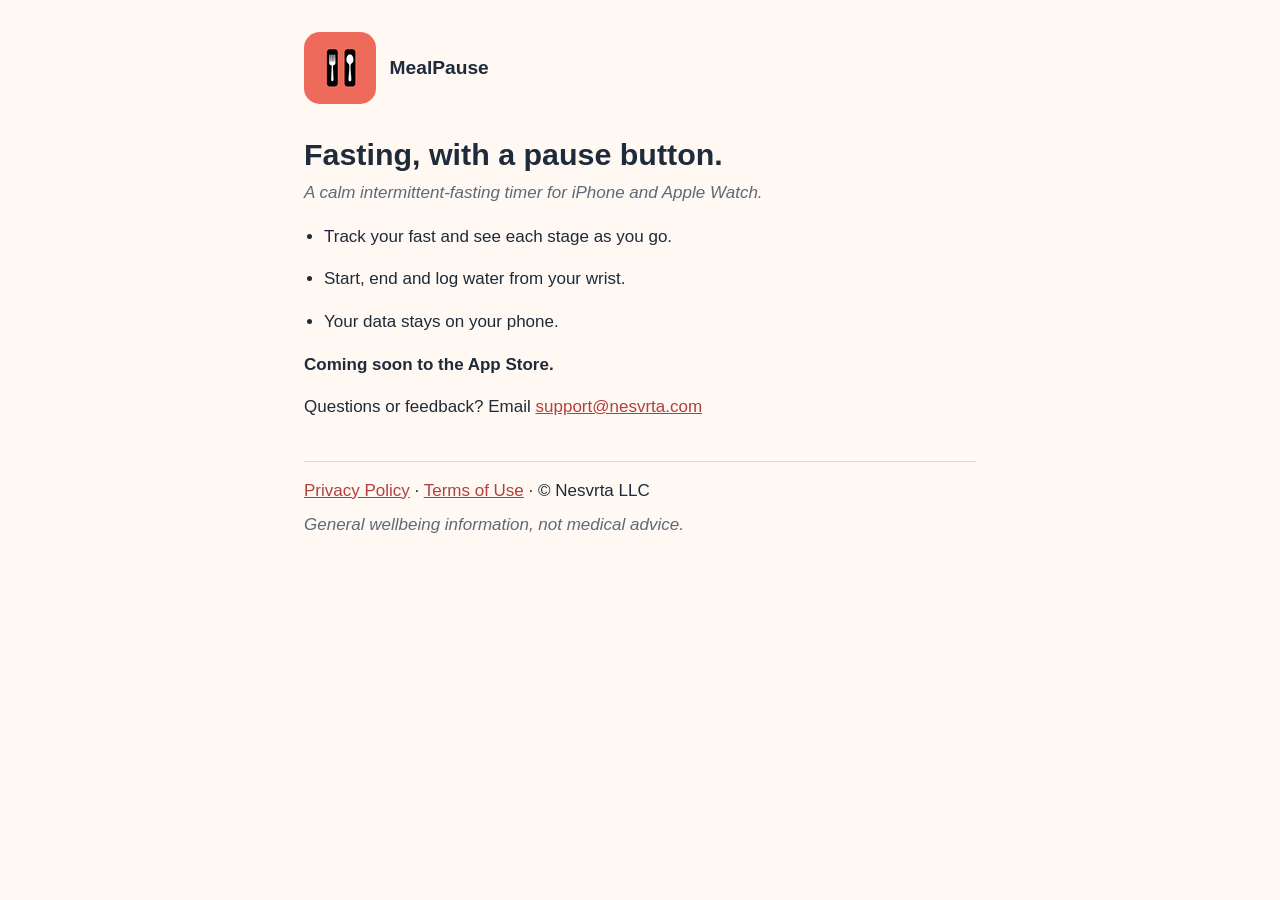
==== mealpause/index.html @ e83b1e59 "MealPause — landing page at /mealpause/ Add mealpause/index.html, the page every image shared from t" ====
<!doctype html>
<html lang="en">
<head>
<meta charset="utf-8">
<meta name="viewport" content="width=device-width, initial-scale=1">
<meta name="color-scheme" content="light dark">
<title>MealPause — Nesvrta</title>
<meta name="description" content="A calm intermittent-fasting timer for iPhone and Apple Watch.">
<link rel="canonical" href="https://nesvrta.com/mealpause/">
<link rel="icon" type="image/png" sizes="180x180" href="icon-180.png">
<link rel="apple-touch-icon" href="icon-180.png">
<!-- MealPause landing page. Linked from every image shared out of the app (QR code + URL).
     Self-contained: no scripts, no external assets, no tracking. -->
<style>
  body { margin: 0; padding: 2rem 1rem; background: #fff8f3; color: #1d2b3a; font: 17px/1.55 -apple-system, "Segoe UI", Helvetica, Arial, sans-serif; }
  main { max-width: 42rem; margin: 0 auto; }
  header { display: flex; align-items: center; gap: 0.85rem; margin: 0 0 2rem; }
  header img { width: 72px; height: 72px; border-radius: 22%; display: block; }
  header .name { font-size: 1.2rem; font-weight: 600; margin: 0; }
  h1 { font-size: 1.9rem; line-height: 1.2; margin: 0 0 0.5rem; }
  p, li { margin: 0 0 1rem; }
  ul { padding-left: 1.25rem; }
  a { color: #b0413e; }
  em { color: #5b6b7a; }
  footer { margin-top: 2.5rem; padding-top: 1rem; border-top: 1px solid rgba(29, 43, 58, 0.15); }
  footer p { margin: 0 0 0.5rem; }
  @media (prefers-color-scheme: dark) {
    body { background: #121820; color: #e9eef3; }
    a { color: #f29b95; }
    em { color: #a3b0bd; }
    footer { border-top-color: rgba(233, 238, 243, 0.18); }
  }
</style>
</head>
<body>
<main>
<header>
<img src="icon-72.png" srcset="icon-144.png 2x" width="72" height="72" alt="MealPause app icon">
<p class="name">MealPause</p>
</header>
<h1>Fasting, with a pause button.</h1>
<p><em>A calm intermittent-fasting timer for iPhone and Apple Watch.</em></p>
<ul>
<li>Track your fast and see each stage as you go.</li>
<li>Start, end and log water from your wrist.</li>
<li>Your data stays on your phone.</li>
</ul>
<p><strong>Coming soon to the App Store.</strong></p>
<p>Questions or feedback? Email <a href="mailto:support@nesvrta.com">support@nesvrta.com</a></p>
<footer>
<p><a href="privacy.html">Privacy Policy</a> &middot; <a href="terms.html">Terms of Use</a> &middot; <span style="white-space: nowrap">&copy; Nesvrta LLC</span></p>
<p><em>General wellbeing information, not medical advice.</em></p>
</footer>
</main>
</body>
</html>
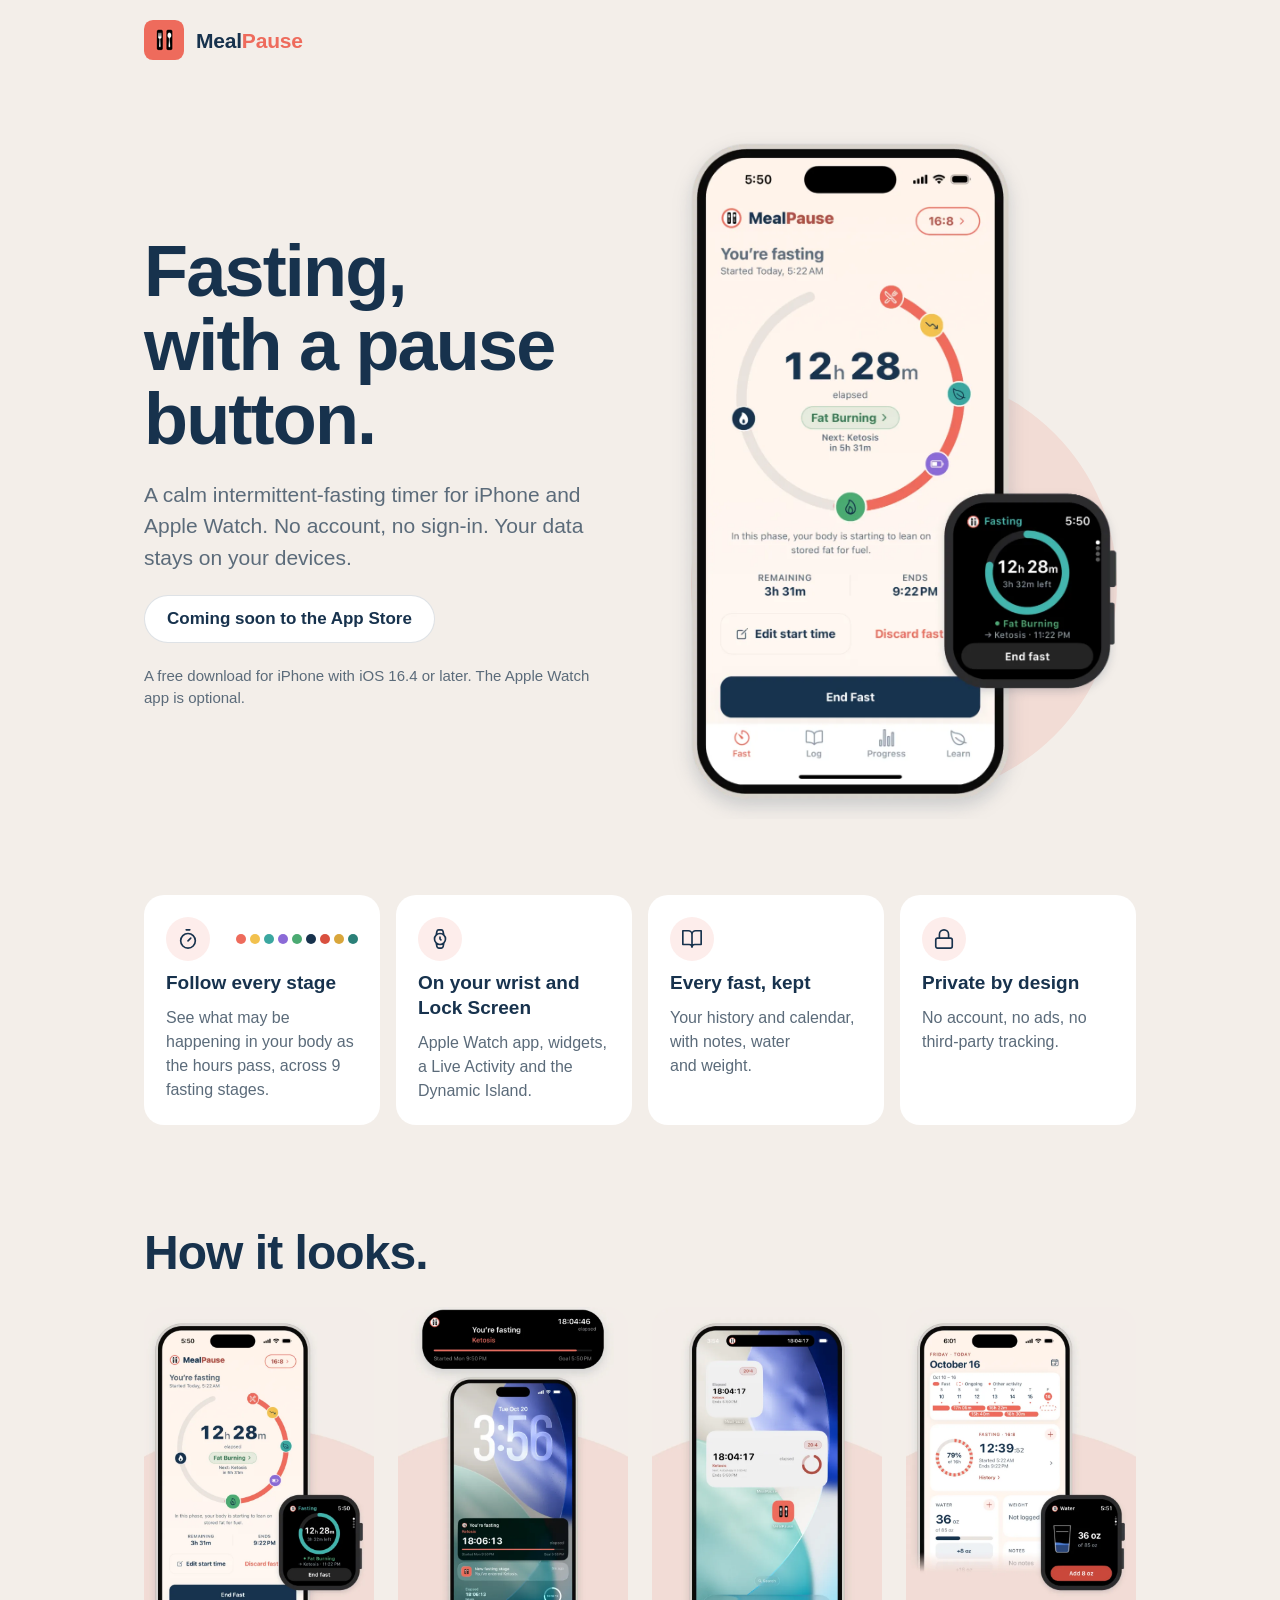
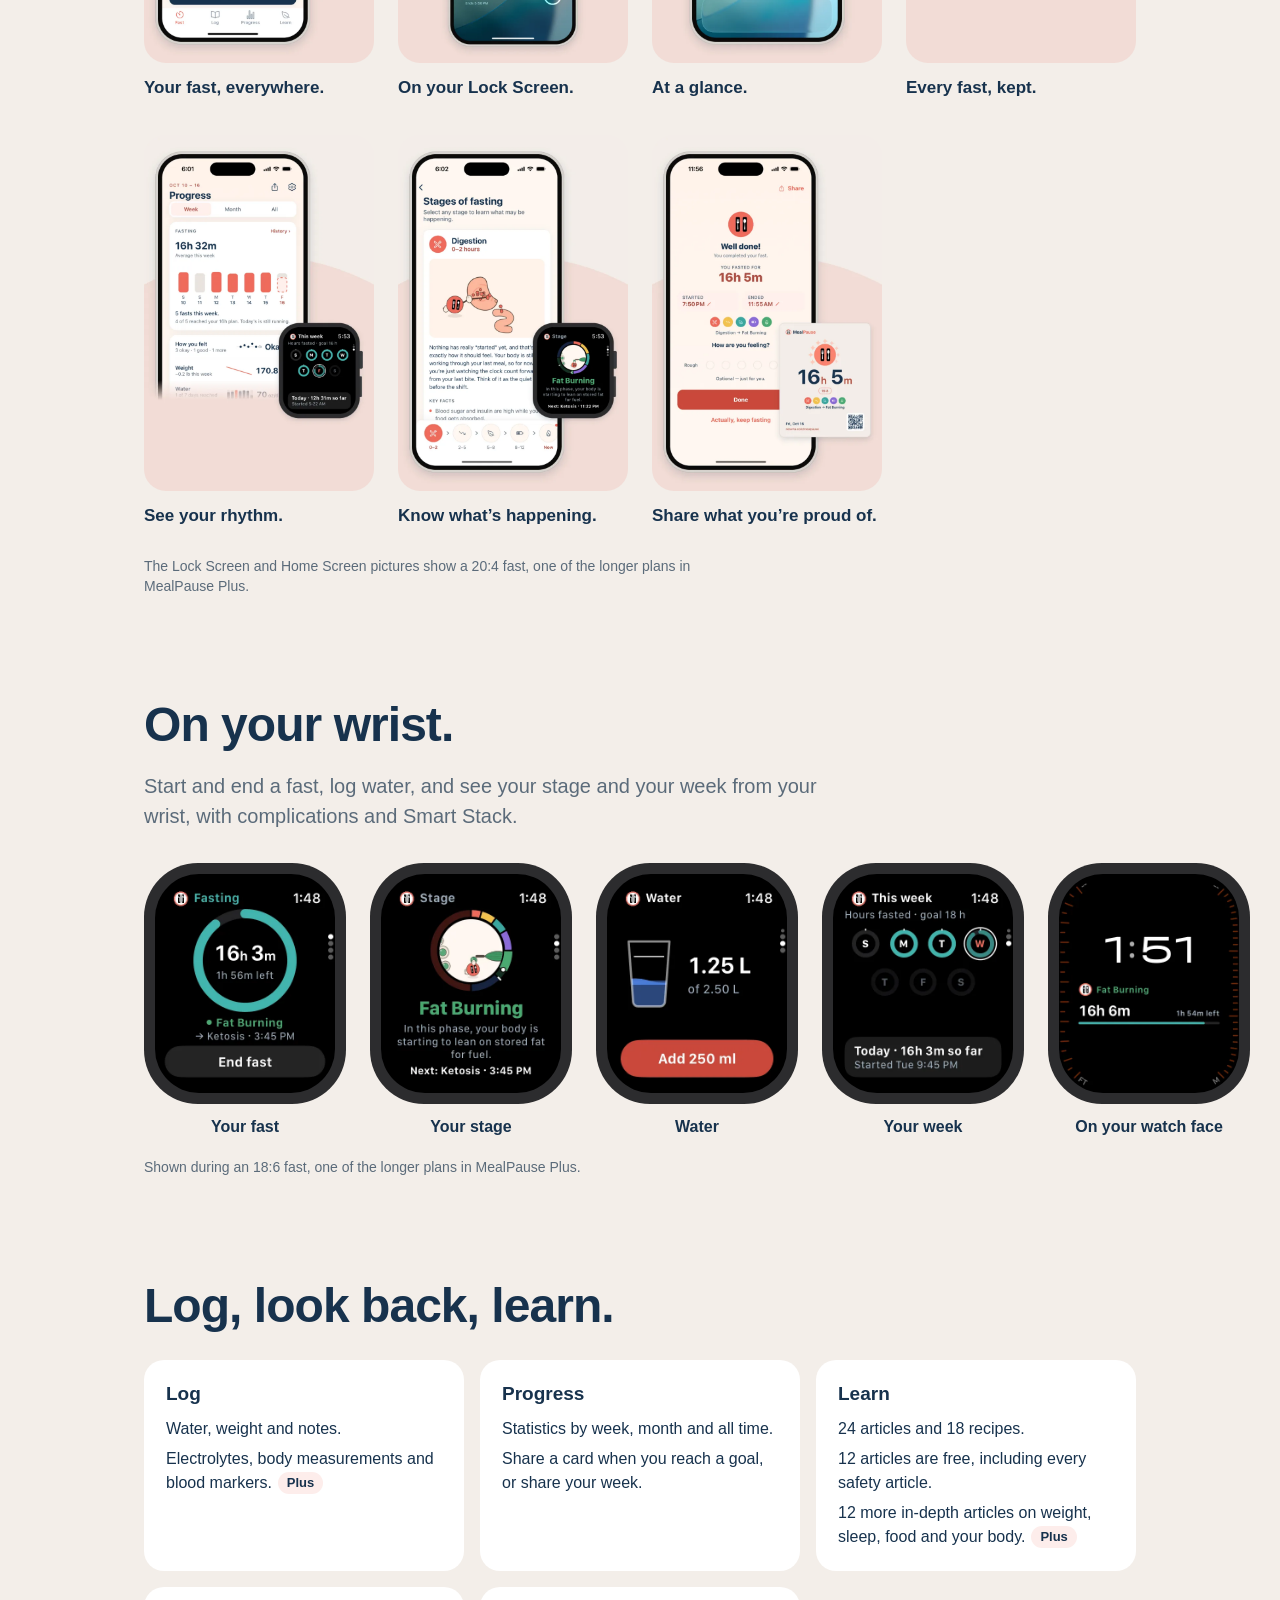
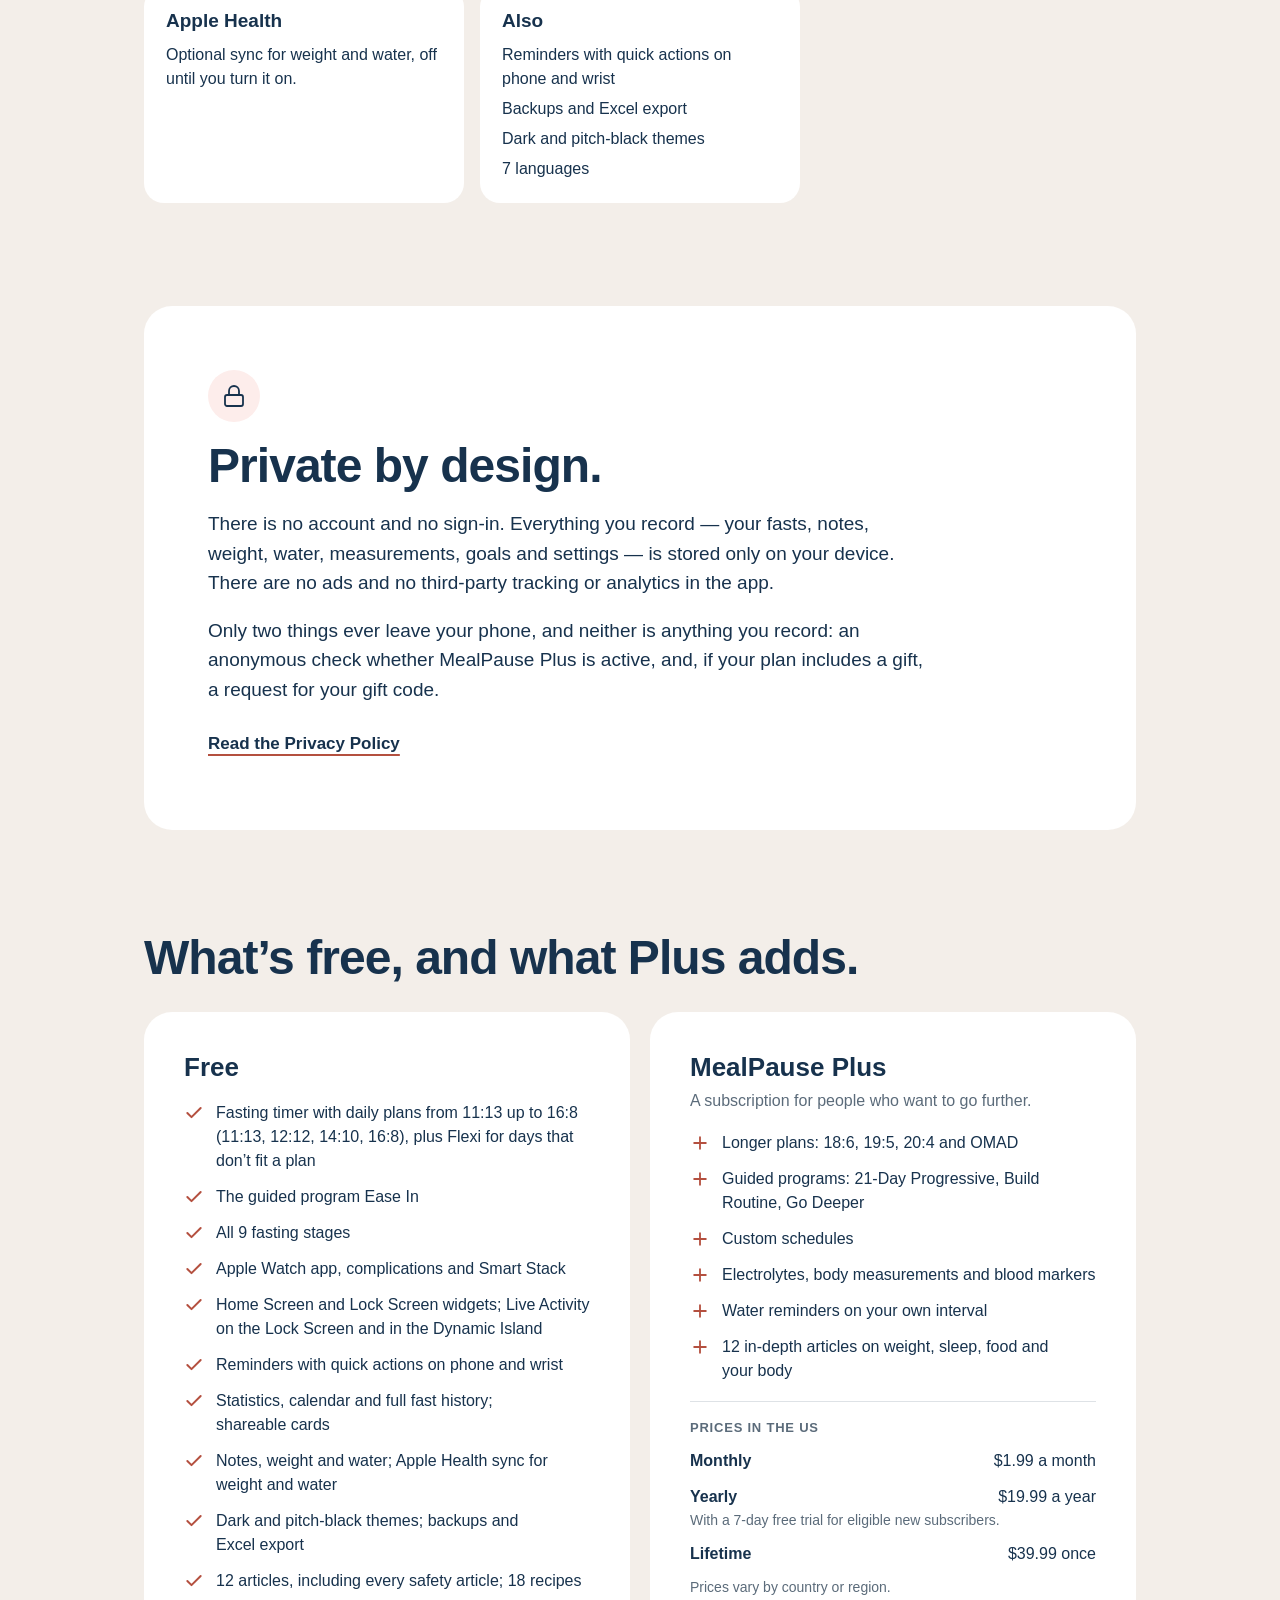
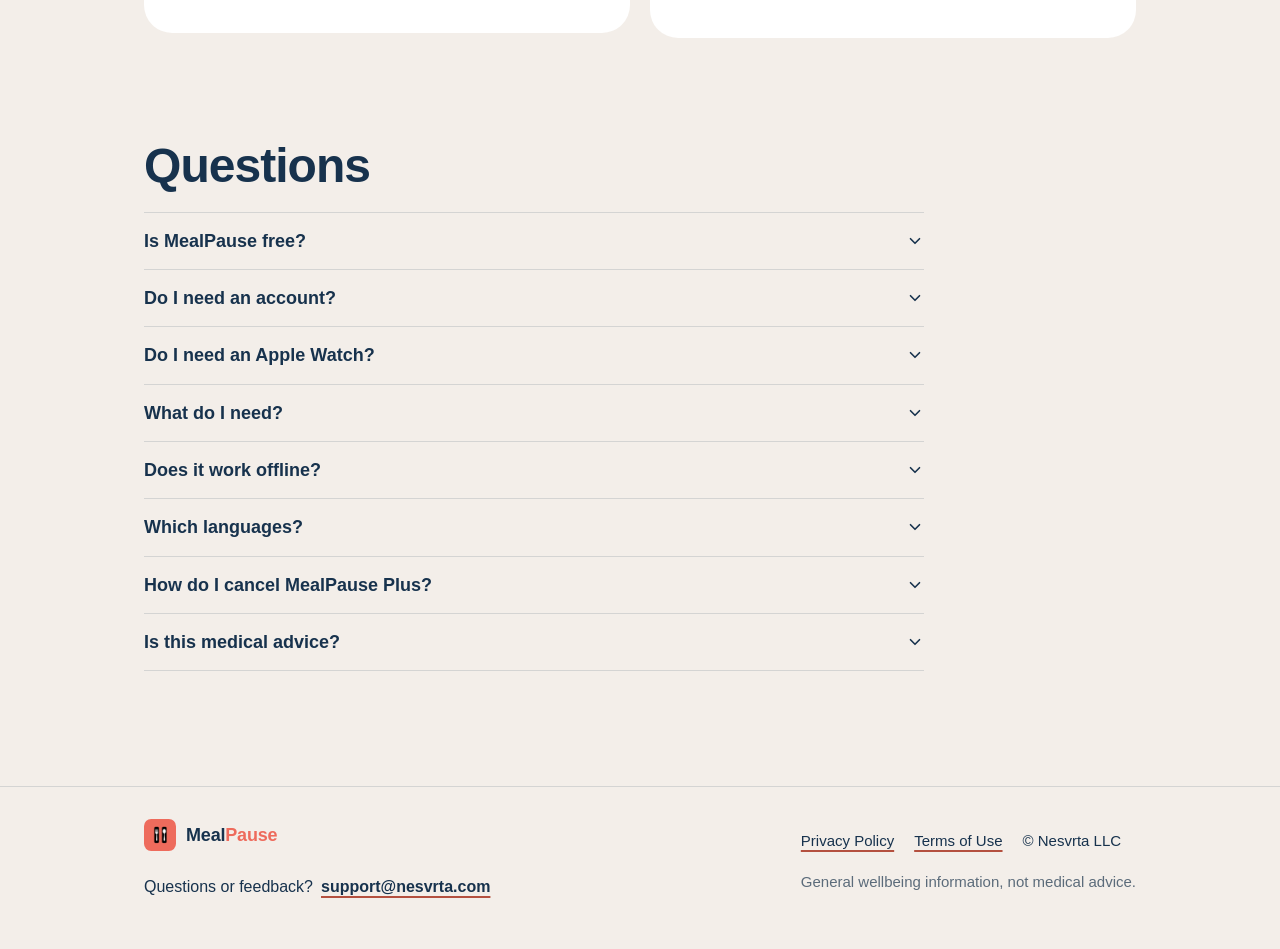
==== commit 24bec126: "MealPause — the new landing page at /mealpause/ (pre-launch state) The design team's approved design" ====
--- a/mealpause/index.html
+++ b/mealpause/index.html
@@ -4,53 +4,153 @@
 <meta charset="utf-8">
 <meta name="viewport" content="width=device-width, initial-scale=1">
 <meta name="color-scheme" content="light dark">
-<title>MealPause — Nesvrta</title>
-<meta name="description" content="A calm intermittent-fasting timer for iPhone and Apple Watch.">
+<title>MealPause — Fasting, with a pause button.</title>
+<meta name="description" content="A calm intermittent-fasting timer for iPhone and Apple Watch. No account, no sign-in. Your data stays on your devices.">
 <link rel="canonical" href="https://nesvrta.com/mealpause/">
 <link rel="icon" type="image/png" sizes="180x180" href="icon-180.png">
 <link rel="apple-touch-icon" href="icon-180.png">
-<!-- MealPause landing page. Linked from every image shared out of the app (QR code + URL).
-     Self-contained: no scripts, no external assets, no tracking. -->
-<style>
-  body { margin: 0; padding: 2rem 1rem; background: #fff8f3; color: #1d2b3a; font: 17px/1.55 -apple-system, "Segoe UI", Helvetica, Arial, sans-serif; }
-  main { max-width: 42rem; margin: 0 auto; }
-  header { display: flex; align-items: center; gap: 0.85rem; margin: 0 0 2rem; }
-  header img { width: 72px; height: 72px; border-radius: 22%; display: block; }
-  header .name { font-size: 1.2rem; font-weight: 600; margin: 0; }
-  h1 { font-size: 1.9rem; line-height: 1.2; margin: 0 0 0.5rem; }
-  p, li { margin: 0 0 1rem; }
-  ul { padding-left: 1.25rem; }
-  a { color: #b0413e; }
-  em { color: #5b6b7a; }
-  footer { margin-top: 2.5rem; padding-top: 1rem; border-top: 1px solid rgba(29, 43, 58, 0.15); }
-  footer p { margin: 0 0 0.5rem; }
-  @media (prefers-color-scheme: dark) {
-    body { background: #121820; color: #e9eef3; }
-    a { color: #f29b95; }
-    em { color: #a3b0bd; }
-    footer { border-top-color: rgba(233, 238, 243, 0.18); }
-  }
-</style>
+<meta name="theme-color" content="#F3EEE9" media="(prefers-color-scheme: light)">
+<meta name="theme-color" content="#101F30" media="(prefers-color-scheme: dark)">
+<meta property="og:type" content="website">
+<meta property="og:url" content="https://nesvrta.com/mealpause/">
+<meta property="og:title" content="MealPause — Fasting, with a pause button.">
+<meta property="og:description" content="A calm intermittent-fasting timer for iPhone and Apple Watch. No account, no sign-in. Your data stays on your devices.">
+<meta property="og:image" content="https://nesvrta.com/mealpause/og-image.png">
+<meta property="og:image:width" content="1200">
+<meta property="og:image:height" content="630">
+<meta property="og:image:alt" content="MealPause: Fasting, with a pause button. A calm intermittent-fasting timer for iPhone and Apple Watch.">
+<meta name="twitter:card" content="summary_large_image">
+<!-- MealPause landing page, pre-launch state. No scripts, no third-party requests. data-id = the copy ID in landing-copy-en.md. -->
+<style>:root{--g:#F3EEE9;--ink:#17324D;--sec:#5B6B7A;--card:#FFFFFF;--line:rgba(23,50,77,.14);--ul:#B4503F;--tag:#FDEDEB;--tint:#F2DED8;--arc:#F2DCD5;--keto:#17324D;--pad:clamp(20px,5vw,80px);color-scheme:light dark}@media (prefers-color-scheme:dark){:root{--g:#101F30;--ink:#EAF1F8;--sec:#8DA2B8;--card:#17293D;--line:rgba(234,241,248,.14);--ul:#EE6B5C;--tag:#3E3543;--tint:#382D38;--arc:#17293D;--keto:#4F83E0}}*{box-sizing:border-box}html{-webkit-text-size-adjust:100%;text-size-adjust:100%}body{margin:0;background:var(--g);color:var(--ink);font:1.0625rem/1.5 -apple-system,BlinkMacSystemFont,"Segoe UI",Helvetica,Arial,sans-serif;-webkit-font-smoothing:antialiased}h1,h2,h3,.wm{font-family:-apple-system,BlinkMacSystemFont,"SF Pro Display","Segoe UI",Helvetica,Arial,sans-serif}h1,h2,h3,p,figure,ul{margin:0}img{display:block}a{color:var(--ink);text-decoration:underline;text-decoration-color:var(--ul);text-decoration-thickness:2px;text-underline-offset:5px}.vh{position:absolute!important;width:1px;height:1px;padding:0;margin:-1px;overflow:hidden;clip:rect(0 0 0 0);clip-path:inset(50%);white-space:nowrap;border:0}.wrap{max-width:1120px;margin:0 auto;padding:0 var(--pad)}.sec{padding-top:clamp(64px,8vw,120px)}h2{font-size:clamp(2rem,4vw,3rem);line-height:1.08;font-weight:800;letter-spacing:-.02em;text-wrap:balance}.note{font-size:.875rem;line-height:1.45;color:var(--sec);max-width:42em;text-wrap:pretty}.top{display:flex;align-items:center;gap:12px;padding-top:20px}.icon{width:40px;height:40px;border-radius:22.37%}.wm{font-size:1.3125rem;line-height:1;font-weight:800;letter-spacing:-.01em}.wm .p{color:#EE6B5C}.hero{display:flex;flex-wrap:wrap;align-items:center;gap:clamp(36px,5vw,72px);padding-top:clamp(36px,5vw,64px)}.hero>div{flex:1 1 340px;min-width:0}.htext{display:flex;flex-direction:column;gap:22px}h1{font-size:clamp(2.625rem,6.2vw,4.5rem);line-height:1.03;font-weight:800;letter-spacing:-.025em;text-wrap:balance}.lead{font-size:clamp(1.125rem,1.9vw,1.3125rem);line-height:1.5;color:var(--sec);max-width:30em;text-wrap:pretty}.soon{align-self:flex-start;max-width:100%;display:flex;align-items:center;min-height:48px;padding:11px 22px;border-radius:999px;background:var(--card);border:1.5px solid var(--line);font-size:1.0625rem;line-height:1.3;font-weight:600}.badge{align-self:flex-start;display:block;margin:12px 0;text-decoration:none}.badge img{height:48px;width:auto}.meta{font-size:.9375rem;line-height:1.45;color:var(--sec);max-width:30em;text-wrap:pretty}.hpic{position:relative;display:flex;justify-content:center}.arc{position:absolute;left:4%;right:4%;bottom:3%;aspect-ratio:1;border-radius:50%;background:var(--arc)}.hpic img{position:relative;width:100%;max-width:520px;height:auto}.feats{display:grid;grid-template-columns:repeat(auto-fit,minmax(min(100%,230px),1fr));gap:16px;padding-top:clamp(40px,6vw,88px)}.card{background:var(--card);border-radius:20px;padding:22px;display:flex;flex-direction:column;gap:10px}.frow{display:flex;align-items:center;justify-content:space-between;gap:12px;min-height:44px}.disc{flex:none;width:44px;height:44px;border-radius:50%;background:var(--tag);display:flex;align-items:center;justify-content:center}.dots{display:flex;gap:4px;flex-wrap:wrap;justify-content:flex-end}.dots span{width:10px;height:10px;border-radius:50%}.dots span:nth-child(1){background:#EE6B5C}.dots span:nth-child(2){background:#F2C14E}.dots span:nth-child(3){background:#3BA7A0}.dots span:nth-child(4){background:#8B6AD7}.dots span:nth-child(5){background:#4BAA72}.dots span:nth-child(6){background:var(--keto)}.dots span:nth-child(7){background:#D9503F}.dots span:nth-child(8){background:#D9A63B}.dots span:nth-child(9){background:#2B8078}h3{font-size:1.1875rem;line-height:1.3;font-weight:700}.card p{font-size:1rem;line-height:1.5;color:var(--sec);text-wrap:pretty}.stack{display:flex;flex-direction:column;gap:28px}.row{display:flex;gap:16px;overflow-x:auto;scroll-snap-type:x mandatory;scroll-padding:0 var(--pad);margin:0 calc(-1*var(--pad));padding:2px var(--pad) 14px}.row figure{flex:0 0 248px;scroll-snap-align:start;display:flex;flex-direction:column;gap:12px}.row figure img{width:248px;height:auto;border-radius:20px}figcaption{font-size:1rem;line-height:1.35;font-weight:600}.wrow figure{flex:0 0 auto;align-items:center}.frame{padding:9px;border-radius:46px;background:#2C2C2E}.wrow figure img.w{width:150px;height:183px;border-radius:37px}.wrow figcaption{font-size:.9375rem;text-align:center}.wlead{font-size:clamp(1.125rem,1.9vw,1.25rem);line-height:1.5;color:var(--sec);max-width:34em;text-wrap:pretty}.track{display:grid;grid-template-columns:repeat(auto-fit,minmax(min(100%,300px),1fr));gap:16px}.track ul{padding:0;list-style:none;display:flex;flex-direction:column;gap:6px}.track li{font-size:1rem;line-height:1.5;text-wrap:pretty}.tag{display:inline-block;margin-left:6px;padding:0 9px;border-radius:999px;background:var(--tag);font-size:.8125rem;line-height:22px;font-weight:700;vertical-align:1px;white-space:nowrap}.priv{background:var(--card);border-radius:28px;padding:clamp(28px,5vw,64px);display:flex;flex-direction:column;gap:18px}.priv .disc{width:52px;height:52px}.priv p{font-size:clamp(1.0625rem,1.8vw,1.1875rem);line-height:1.55;max-width:38em;text-wrap:pretty}.plink{align-self:flex-start;display:inline-flex;align-items:center;min-height:44px;font-size:1.0625rem;font-weight:600}.fp{display:grid;grid-template-columns:repeat(auto-fit,minmax(min(100%,340px),1fr));gap:20px;align-items:start}.big{background:var(--card);border-radius:28px;padding:clamp(24px,3.5vw,40px);display:flex;flex-direction:column;gap:18px}.big h3{font-size:1.625rem;line-height:1.2;font-weight:800}.sub{font-size:1rem;line-height:1.5;color:var(--sec)}.list{padding:0;list-style:none;display:flex;flex-direction:column;gap:12px}.list li{display:flex;gap:12px;align-items:flex-start;font-size:1rem;line-height:1.5;text-wrap:pretty}.ic{fill:none;stroke:currentColor;stroke-linecap:round;stroke-linejoin:round;stroke-width:2.2}.list li::before{content:"";flex:none;width:20px;height:20px;margin-top:2px;background:var(--ul);-webkit-mask:var(--m) center/20px no-repeat;mask:var(--m) center/20px no-repeat}.list .ck{--m:url("data:image/svg+xml,%3Csvg xmlns=%27http://www.w3.org/2000/svg%27 viewBox=%270 0 24 24%27 fill=%27none%27 stroke=%27%23000%27 stroke-width=%272.4%27 stroke-linecap=%27round%27 stroke-linejoin=%27round%27%3E%3Cpath d=%27M20 6L9 17l-5-5%27/%3E%3C/svg%3E")}.list .pl{--m:url("data:image/svg+xml,%3Csvg xmlns=%27http://www.w3.org/2000/svg%27 viewBox=%270 0 24 24%27 fill=%27none%27 stroke=%27%23000%27 stroke-width=%272.2%27 stroke-linecap=%27round%27%3E%3Cpath d=%27M12 5v14M5 12h14%27/%3E%3C/svg%3E")}.prices{border-top:1px solid var(--line);padding-top:18px;display:flex;flex-direction:column;gap:12px}.ph{font-size:.8125rem;line-height:1.3;font-weight:700;letter-spacing:.06em;text-transform:uppercase;color:var(--sec)}.pr{display:flex;flex-wrap:wrap;justify-content:space-between;gap:2px 16px;font-size:1rem;line-height:1.45}.pr span:first-child{font-weight:600}.pn{font-size:.875rem;line-height:1.45;color:var(--sec)}.gsec{padding-top:clamp(40px,5vw,64px)}.gift{background:var(--tint);border-radius:28px;padding:clamp(28px,5vw,56px);display:flex;flex-wrap:wrap;gap:20px 32px;align-items:flex-start}.gdisc{flex:none;width:56px;height:56px;border-radius:50%;background:#EE6B5C;color:#FFFFFF;display:flex;align-items:center;justify-content:center}.gtext{flex:1 1 300px;min-width:0;display:flex;flex-direction:column;gap:14px}.gtext h2{font-size:clamp(1.75rem,3.4vw,2.5rem);line-height:1.1}.gtext p{font-size:1.0625rem;line-height:1.55;max-width:38em;text-wrap:pretty}.faq{max-width:780px;display:flex;flex-direction:column;gap:20px}.qs{border-bottom:1px solid var(--line)}details{border-top:1px solid var(--line)}summary{list-style:none;cursor:pointer;display:flex;align-items:center;justify-content:space-between;gap:16px;min-height:44px;padding:16px 0;font-size:1.125rem;line-height:1.35;font-weight:600}summary::-webkit-details-marker{display:none}summary svg{flex:none}details[open] summary svg{transform:rotate(180deg)}details p{padding:0 0 20px;font-size:1.0625rem;line-height:1.55;color:var(--sec);max-width:40em;text-wrap:pretty}footer{margin-top:clamp(72px,9vw,128px);border-top:1px solid var(--line)}.foot{max-width:1120px;margin:0 auto;padding:32px var(--pad) 40px;display:flex;flex-wrap:wrap;justify-content:space-between;gap:28px 48px}.fcol{display:flex;flex-direction:column;gap:14px}.fbrand{display:flex;align-items:center;gap:10px}.fbrand .icon{width:32px;height:32px}.fbrand .wm{font-size:1.125rem}.fq{display:flex;flex-wrap:wrap;align-items:center;gap:4px 8px;font-size:1rem;line-height:1.5}.fq a,.flinks a{display:inline-flex;align-items:center;min-height:44px;text-underline-offset:4px}.fq a{font-weight:600}.flegal{display:flex;flex-direction:column;gap:8px;font-size:.9375rem;line-height:1.5}.flinks{display:flex;flex-wrap:wrap;align-items:center;gap:0 20px}.flinks>*{flex:none;white-space:nowrap}.disc2{color:var(--sec)}@media (min-width:1024px){.gal{display:grid;grid-template-columns:repeat(4,minmax(0,1fr));gap:36px 24px;overflow:visible;margin:0;padding:0}.gal figure{flex:none;gap:14px}.gal figure img{width:100%;border-radius:22px}.gal figcaption{font-size:1.0625rem}.wrow{justify-content:space-between;gap:24px;overflow:visible;margin:12px 0 0;padding:0}.wrow .frame{padding:11px;border-radius:54px}.wrow figure img.w{width:180px;height:219px;border-radius:44px}.wrow figcaption{font-size:1rem}}</style>
 </head>
 <body>
+<svg width="0" height="0" style="position:absolute" aria-hidden="true"><symbol id="i-cv" viewBox="0 0 24 24"><path d="M6 9l6 6 6-6"/></symbol></svg>
+<div class="wrap">
+<header class="top"><img class="icon" src="img/icon-40.png" srcset="img/icon-80.png 2x, img/icon-120.png 3x" alt="" width="40" height="40"><div class="wm" data-id="L01"><span>Meal</span><span class="p">Pause</span></div></header>
 <main>
-<header>
-<img src="icon-72.png" srcset="icon-144.png 2x" width="72" height="72" alt="MealPause app icon">
-<p class="name">MealPause</p>
-</header>
-<h1>Fasting, with a pause button.</h1>
-<p><em>A calm intermittent-fasting timer for iPhone and Apple Watch.</em></p>
-<ul>
-<li>Track your fast and see each stage as you go.</li>
-<li>Start, end and log water from your wrist.</li>
-<li>Your data stays on your phone.</li>
+<section class="hero">
+<div class="htext">
+<h1 data-id="L02">Fasting, with a pause button.</h1>
+<p data-id="L03" class="lead">A calm intermittent-fasting timer for iPhone and Apple Watch. No account, no sign-in. Your data stays on your devices.</p>
+<div class="soon" data-id="L04">Coming soon to the App Store</div>
+<p data-id="L06" class="meta">A free download for iPhone with iOS 16.4 or later. The Apple Watch app is optional.</p>
+</div>
+<div class="hpic"><div class="arc" aria-hidden="true"></div><picture><source media="(prefers-color-scheme: dark)" srcset="img/hero-dark.webp" width="1040" height="1557"><img src="img/hero-light.webp" alt="iPhone showing a running 16:8 fast at 12 hours 28 minutes, in the Fat Burning stage, with the Apple Watch app beside it showing the same fast." data-alt-id="A01" width="1040" height="1557" fetchpriority="high"></picture></div>
+</section>
+<section class="feats" aria-label="Key features" data-label-id="L07">
+<div class="card"><div class="frow"><div class="disc" aria-hidden="true"><svg aria-hidden="true" width="22" height="22" viewBox="0 0 24 24" fill="none" stroke="currentColor" stroke-width="1.8" stroke-linecap="round" stroke-linejoin="round"><path d="M10 2h4 M12 14l3-3 M4 14a8 8 0 1 0 16 0a8 8 0 1 0-16 0"/></svg></div><div class="dots" aria-hidden="true"><span></span><span></span><span></span><span></span><span></span><span></span><span></span><span></span><span></span></div></div><h3 data-id="L08">Follow every stage</h3><p data-id="L09">See what may be happening in your body as the hours pass, across 9 fasting stages.</p></div>
+<div class="card"><div class="frow"><div class="disc" aria-hidden="true"><svg aria-hidden="true" width="22" height="22" viewBox="0 0 24 24" fill="none" stroke="currentColor" stroke-width="1.8" stroke-linecap="round" stroke-linejoin="round"><path d="M6 12a6 6 0 1 0 12 0a6 6 0 1 0-12 0 M12 10v2l1 1 M16.13 7.66l-.81-4.05a2 2 0 0 0-2-1.61h-2.68a2 2 0 0 0-2 1.61l-.78 4.05 M7.88 16.36l.8 4a2 2 0 0 0 2 1.61h2.72a2 2 0 0 0 2-1.61l.81-4.05"/></svg></div></div><h3 data-id="L10">On your wrist and Lock Screen</h3><p data-id="L11">Apple Watch app, widgets, a Live Activity and the Dynamic Island.</p></div>
+<div class="card"><div class="frow"><div class="disc" aria-hidden="true"><svg aria-hidden="true" width="22" height="22" viewBox="0 0 24 24" fill="none" stroke="currentColor" stroke-width="1.8" stroke-linecap="round" stroke-linejoin="round"><path d="M2 3h6a4 4 0 0 1 4 4v14a3 3 0 0 0-3-3H2z M22 3h-6a4 4 0 0 0-4 4v14a3 3 0 0 1 3-3h7z"/></svg></div></div><h3 data-id="L12">Every fast, kept</h3><p data-id="L13">Your history and calendar, with notes, water and weight.</p></div>
+<div class="card"><div class="frow"><div class="disc" aria-hidden="true"><svg aria-hidden="true" width="22" height="22" viewBox="0 0 24 24" fill="none" stroke="currentColor" stroke-width="1.8" stroke-linecap="round" stroke-linejoin="round"><path d="M5 11h14a2 2 0 0 1 2 2v7a2 2 0 0 1-2 2H5a2 2 0 0 1-2-2v-7a2 2 0 0 1 2-2z M7 11V7a5 5 0 0 1 10 0v4"/></svg></div></div><h3 data-id="L14">Private by design</h3><p data-id="L15">No account, no ads, no third-party tracking.</p></div>
+</section>
+<section class="sec stack">
+<h2 data-id="L16">How it looks.</h2>
+<div class="row gal">
+<figure><img src="img/gallery-01-everywhere.webp" alt="iPhone showing a running fast in the Fat Burning stage, 12 hours 28 minutes elapsed, with the Apple Watch app beside it." data-alt-id="A03" width="700" height="1082" loading="lazy"><figcaption data-id="L17">Your fast, everywhere.</figcaption></figure>
+<figure><img src="img/gallery-02-lock-screen.webp" alt="The Dynamic Island and the Lock Screen Live Activity showing a fast in the Ketosis stage, about 18 hours elapsed, with a new-stage notification below." data-alt-id="A04" width="700" height="1082" loading="lazy"><figcaption data-id="L18">On your Lock Screen.</figcaption></figure>
+<figure><img src="img/gallery-03-at-a-glance.webp" alt="Home Screen with two MealPause widgets showing 18 hours elapsed in the Ketosis stage, the timer in the Dynamic Island, and the MealPause app icon." data-alt-id="A05" width="700" height="1082" loading="lazy"><figcaption data-id="L19">At a glance.</figcaption></figure>
+<figure><img src="img/gallery-04-log.webp" alt="The Log tab for Friday, October 16: the week’s fasts, a running 16:8 fast at 79 percent, and water at 36 of 85 ounces, with the watch Water screen beside it." data-alt-id="A06" width="700" height="1082" loading="lazy"><figcaption data-id="L20">Every fast, kept.</figcaption></figure>
+<figure><img src="img/gallery-05-progress.webp" alt="The Progress tab for October 10 to 16: an average fast of 16 hours 32 minutes, a bar for each day, and how you felt, weight and water below, with the watch week view beside it." data-alt-id="A07" width="700" height="1082" loading="lazy"><figcaption data-id="L21">See your rhythm.</figcaption></figure>
+<figure><img src="img/gallery-06-learn.webp" alt="The Stages of fasting screen open at Digestion, 0 to 2 hours, with an illustration and a short article, and the watch Stage screen showing Fat Burning." data-alt-id="A08" width="700" height="1082" loading="lazy"><figcaption data-id="L22">Know what’s happening.</figcaption></figure>
+<figure><img src="img/gallery-07-share.webp" alt="The completed-fast screen for a 16 hour 5 minute fast, from Digestion to Fat Burning, beside the share card it makes." data-alt-id="A09" width="700" height="1082" loading="lazy"><figcaption data-id="L23">Share what you’re proud of.</figcaption></figure>
+</div>
+<p data-id="L24" class="note">The Lock Screen and Home Screen pictures show a 20:4 fast, one of the longer plans in MealPause Plus.</p>
+</section>
+<section class="sec stack" style="gap:20px">
+<h2 data-id="L25">On your wrist.</h2>
+<p data-id="L26" class="wlead">Start and end a fast, log water, and see your stage and your week from your wrist, with complications and Smart Stack.</p>
+<div class="row wrow">
+<figure><div class="frame"><img class="w" src="img/watch-01-now-running-fast.webp" alt="Apple Watch showing a running fast: 16 hours 3 minutes, 1 hour 56 minutes left, in the Fat Burning stage, with an End fast button." data-alt-id="A10" width="422" height="514" loading="lazy"></div><figcaption data-id="L27">Your fast</figcaption></figure>
+<figure><div class="frame"><img class="w" src="img/watch-02-stage.webp" alt="Apple Watch Stage screen: Fat Burning, with a short description and the next stage, Ketosis, at 3:45 PM." data-alt-id="A11" width="422" height="514" loading="lazy"></div><figcaption data-id="L28">Your stage</figcaption></figure>
+<figure><div class="frame"><img class="w" src="img/watch-03-water.webp" alt="Apple Watch Water screen: 1.25 of 2.50 litres, with an Add 250 ml button." data-alt-id="A12" width="422" height="514" loading="lazy"></div><figcaption data-id="L29">Water</figcaption></figure>
+<figure><div class="frame"><img class="w" src="img/watch-04-week.webp" alt="Apple Watch week view: hours fasted for each day against an 18-hour goal, with today’s fast at 16 hours 3 minutes so far." data-alt-id="A13" width="422" height="514" loading="lazy"></div><figcaption data-id="L30">Your week</figcaption></figure>
+<figure><div class="frame"><img class="w" src="img/watch-05-face-modular-ultra-complication.webp" alt="An Apple Watch face with the MealPause complication: Fat Burning, 16 hours 6 minutes, 1 hour 54 minutes left." data-alt-id="A14" width="422" height="514" loading="lazy"></div><figcaption data-id="L31">On your watch face</figcaption></figure>
+</div>
+<p data-id="L32" class="note">Shown during an 18:6 fast, one of the longer plans in MealPause Plus.</p>
+</section>
+<section class="sec stack">
+<h2 data-id="L33">Log, look back, learn.</h2>
+<div class="track">
+<div class="card"><h3 data-id="L34">Log</h3><ul><li><span data-id="L35">Water, weight and notes.</span></li><li><span data-id="L36">Electrolytes, body measurements and blood markers.</span><span class="tag" aria-hidden="true" data-id="L51">Plus</span><span class="vh"> (<span data-id="L52">MealPause Plus</span>)</span></li></ul></div>
+<div class="card"><h3 data-id="L37">Progress</h3><ul><li><span data-id="L38">Statistics by week, month and all time.</span></li><li><span data-id="L39">Share a card when you reach a goal, or share your week.</span></li></ul></div>
+<div class="card"><h3 data-id="L40">Learn</h3><ul><li><span data-id="L41">24 articles and 18 recipes.</span></li><li><span data-id="L42">12 articles are free, including every safety article.</span></li><li><span data-id="L43">12 more in-depth articles on weight, sleep, food and your body.</span><span class="tag" aria-hidden="true" data-id="L51">Plus</span><span class="vh"> (<span data-id="L52">MealPause Plus</span>)</span></li></ul></div>
+<div class="card"><h3 data-id="L44">Apple Health</h3><ul><li><span data-id="L45">Optional sync for weight and water, off until you turn it on.</span></li></ul></div>
+<div class="card"><h3 data-id="L46">Also</h3><ul><li><span data-id="L47">Reminders with quick actions on phone and wrist</span></li><li><span data-id="L48">Backups and Excel export</span></li><li><span data-id="L49">Dark and pitch-black themes</span></li><li><span data-id="L50">7 languages</span></li></ul></div>
+</div>
+</section>
+<section class="sec">
+<div class="priv">
+<div class="disc" aria-hidden="true"><svg aria-hidden="true" width="24" height="24" viewBox="0 0 24 24" fill="none" stroke="currentColor" stroke-width="1.8" stroke-linecap="round" stroke-linejoin="round"><path d="M5 11h14a2 2 0 0 1 2 2v7a2 2 0 0 1-2 2H5a2 2 0 0 1-2-2v-7a2 2 0 0 1 2-2z M7 11V7a5 5 0 0 1 10 0v4"/></svg></div>
+<h2 data-id="L53">Private by design.</h2>
+<p data-id="L54">There is no account and no sign-in. Everything you record — your fasts, notes, weight, water, measurements, goals and settings — is stored only on your device. There are no ads and no third-party tracking or analytics in the app.</p>
+<p data-id="L55">Only two things ever leave your phone, and neither is anything you record: an anonymous check whether MealPause Plus is active, and, if your plan includes a gift, a request for your gift code.</p>
+<a class="plink" href="privacy.html" data-id="L56">Read the Privacy Policy</a>
+</div>
+</section>
+<section class="sec stack">
+<h2 data-id="L57">What’s free, and what Plus adds.</h2>
+<div class="fp">
+<div class="big">
+<h3 data-id="L58">Free</h3>
+<ul class="list">
+<li class="ck"><span data-id="L59">Fasting timer with daily plans from 11:13 up to 16:8 (11:13, 12:12, 14:10, 16:8), plus Flexi for days that don’t fit a plan</span></li>
+<li class="ck"><span data-id="L60">The guided program Ease In</span></li>
+<li class="ck"><span data-id="L61">All 9 fasting stages</span></li>
+<li class="ck"><span data-id="L62">Apple Watch app, complications and Smart Stack</span></li>
+<li class="ck"><span data-id="L63">Home Screen and Lock Screen widgets; Live Activity on the Lock Screen and in the Dynamic Island</span></li>
+<li class="ck"><span data-id="L64">Reminders with quick actions on phone and wrist</span></li>
+<li class="ck"><span data-id="L65">Statistics, calendar and full fast history; shareable cards</span></li>
+<li class="ck"><span data-id="L66">Notes, weight and water; Apple Health sync for weight and water</span></li>
+<li class="ck"><span data-id="L67">Dark and pitch-black themes; backups and Excel export</span></li>
+<li class="ck"><span data-id="L68">12 articles, including every safety article; 18 recipes</span></li>
 </ul>
-<p><strong>Coming soon to the App Store.</strong></p>
-<p>Questions or feedback? Email <a href="mailto:support@nesvrta.com">support@nesvrta.com</a></p>
+</div>
+<div class="big">
+<div style="display:flex;flex-direction:column;gap:6px"><h3 data-id="L69">MealPause Plus</h3><p data-id="L70" class="sub">A subscription for people who want to go further.</p></div>
+<ul class="list">
+<li class="pl"><span data-id="L71">Longer plans: 18:6, 19:5, 20:4 and OMAD</span></li>
+<li class="pl"><span data-id="L72">Guided programs: 21-Day Progressive, Build Routine, Go Deeper</span></li>
+<li class="pl"><span data-id="L73">Custom schedules</span></li>
+<li class="pl"><span data-id="L74">Electrolytes, body measurements and blood markers</span></li>
+<li class="pl"><span data-id="L75">Water reminders on your own interval</span></li>
+<li class="pl"><span data-id="L76">12 in-depth articles on weight, sleep, food and your body</span></li>
+</ul>
+<div class="prices">
+<div data-id="L77" class="ph">Prices in the US</div>
+<div class="pr"><span data-id="L78">Monthly</span><span data-id="L79">$1.99 a month</span></div>
+<div style="display:flex;flex-direction:column;gap:2px"><div class="pr"><span data-id="L80">Yearly</span><span data-id="L81">$19.99 a year</span></div><div data-id="L82" class="pn">With a 7-day free trial for eligible new subscribers.</div></div>
+<div class="pr"><span data-id="L83">Lifetime</span><span data-id="L84">$39.99 once</span></div>
+<div data-id="L85" class="pn">Prices vary by country or region.</div>
+</div>
+</div>
+</div>
+</section>
+<section class="sec faq">
+<h2 data-id="L90">Questions</h2>
+<div class="qs">
+<details><summary><span data-id="L91">Is MealPause free?</span><svg class="ic" aria-hidden="true" width="18" height="18"><use href="#i-cv"/></svg></summary><p data-id="L92">Yes. MealPause is a free download, and the timer, all 9 stages, the Apple Watch app, widgets, Live Activity, history, notes, water and weight are free. MealPause Plus adds longer plans, guided programs, custom schedules, more logs and in-depth articles.</p></details>
+<details><summary><span data-id="L93">Do I need an account?</span><svg class="ic" aria-hidden="true" width="18" height="18"><use href="#i-cv"/></svg></summary><p data-id="L94">No. There’s no account and no sign-in.</p></details>
+<details><summary><span data-id="L95">Do I need an Apple Watch?</span><svg class="ic" aria-hidden="true" width="18" height="18"><use href="#i-cv"/></svg></summary><p data-id="L96">No. The watch app is optional; everything works on iPhone.</p></details>
+<details><summary><span data-id="L97">What do I need?</span><svg class="ic" aria-hidden="true" width="18" height="18"><use href="#i-cv"/></svg></summary><p data-id="L98">An iPhone with iOS 16.4 or later. The watch app needs watchOS 9.0 or later. MealPause is not available for iPad, Mac or Apple Vision Pro.</p></details>
+<details><summary><span data-id="L99">Does it work offline?</span><svg class="ic" aria-hidden="true" width="18" height="18"><use href="#i-cv"/></svg></summary><p data-id="L100">Your timer and everything you log work without a connection. Checking MealPause Plus and loading a gift code need one.</p></details>
+<details><summary><span data-id="L101">Which languages?</span><svg class="ic" aria-hidden="true" width="18" height="18"><use href="#i-cv"/></svg></summary><p data-id="L102">English, Deutsch, Español, Italiano, Français, Português and العربية.</p></details>
+<details><summary><span data-id="L103">How do I cancel MealPause Plus?</span><svg class="ic" aria-hidden="true" width="18" height="18"><use href="#i-cv"/></svg></summary><p data-id="L104">In your iPhone’s Settings › your name › Subscriptions. Subscriptions renew automatically until you cancel.</p></details>
+<details><summary><span data-id="L105">Is this medical advice?</span><svg class="ic" aria-hidden="true" width="18" height="18"><use href="#i-cv"/></svg></summary><p data-id="L106">No. MealPause shares general wellbeing information, not medical advice. Fasting is not right for everyone. Please don’t fast if you are pregnant or breastfeeding, are under 18, or have or have had an eating disorder, unless your care team agrees. Talk to a doctor first if you have diabetes, take regular medication, have another medical condition, are underweight, or are recovering from surgery.</p></details>
+</div>
+</section>
+</main>
+</div>
 <footer>
-<p><a href="privacy.html">Privacy Policy</a> &middot; <a href="terms.html">Terms of Use</a> &middot; <span style="white-space: nowrap">&copy; Nesvrta LLC</span></p>
-<p><em>General wellbeing information, not medical advice.</em></p>
+<div class="foot">
+<div class="fcol">
+<div class="fbrand"><img class="icon" src="img/icon-40.png" srcset="img/icon-80.png 2x, img/icon-120.png 3x" alt="" width="32" height="32"><div class="wm" data-id="L01"><span>Meal</span><span class="p">Pause</span></div></div>
+<div class="fq"><span data-id="L109">Questions or feedback?</span><a href="mailto:support@nesvrta.com" data-id="L110">support@nesvrta.com</a></div>
+</div>
+<div class="flegal">
+<div class="flinks"><a href="privacy.html" data-id="L111">Privacy Policy</a><a href="terms.html" data-id="L112">Terms of Use</a><span data-id="L113">© Nesvrta LLC</span></div>
+<div data-id="L114" class="disc2">General wellbeing information, not medical advice.</div>
+</div>
+</div>
 </footer>
-</main>
 </body>
 </html>
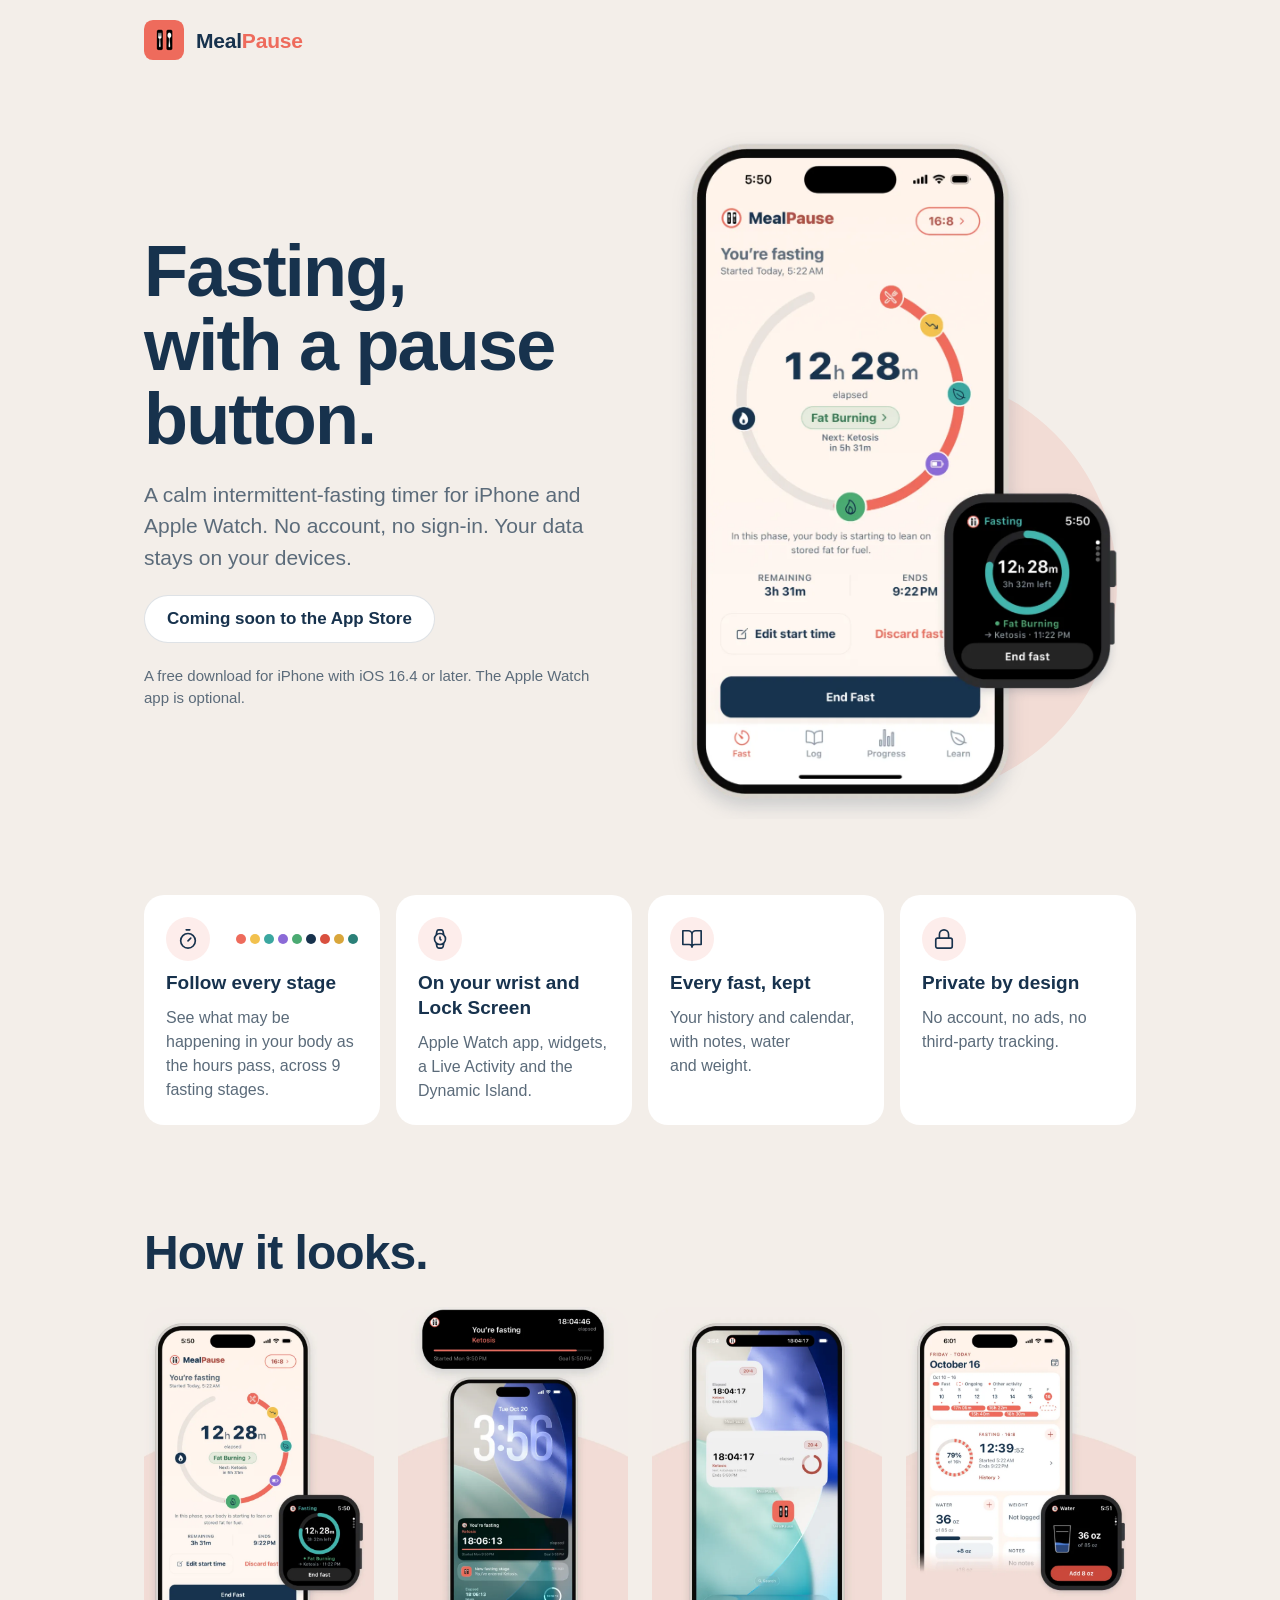
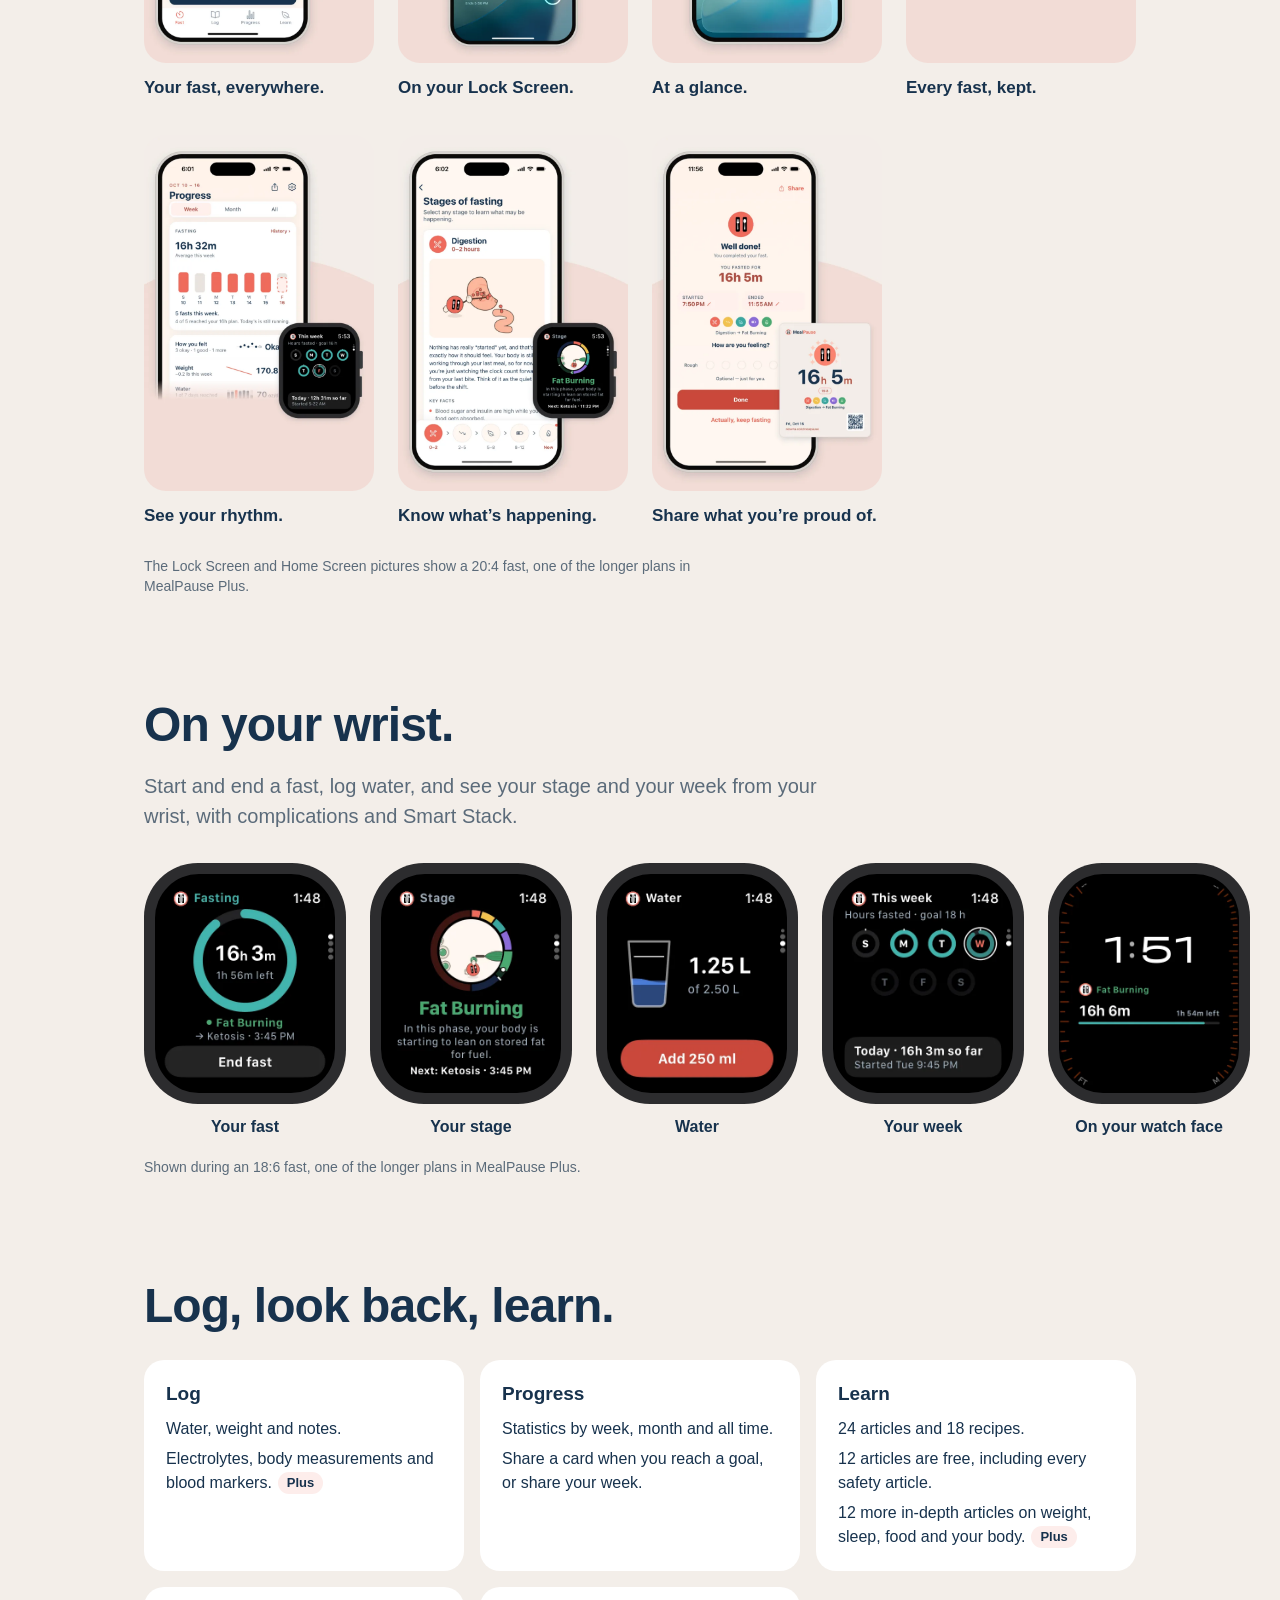
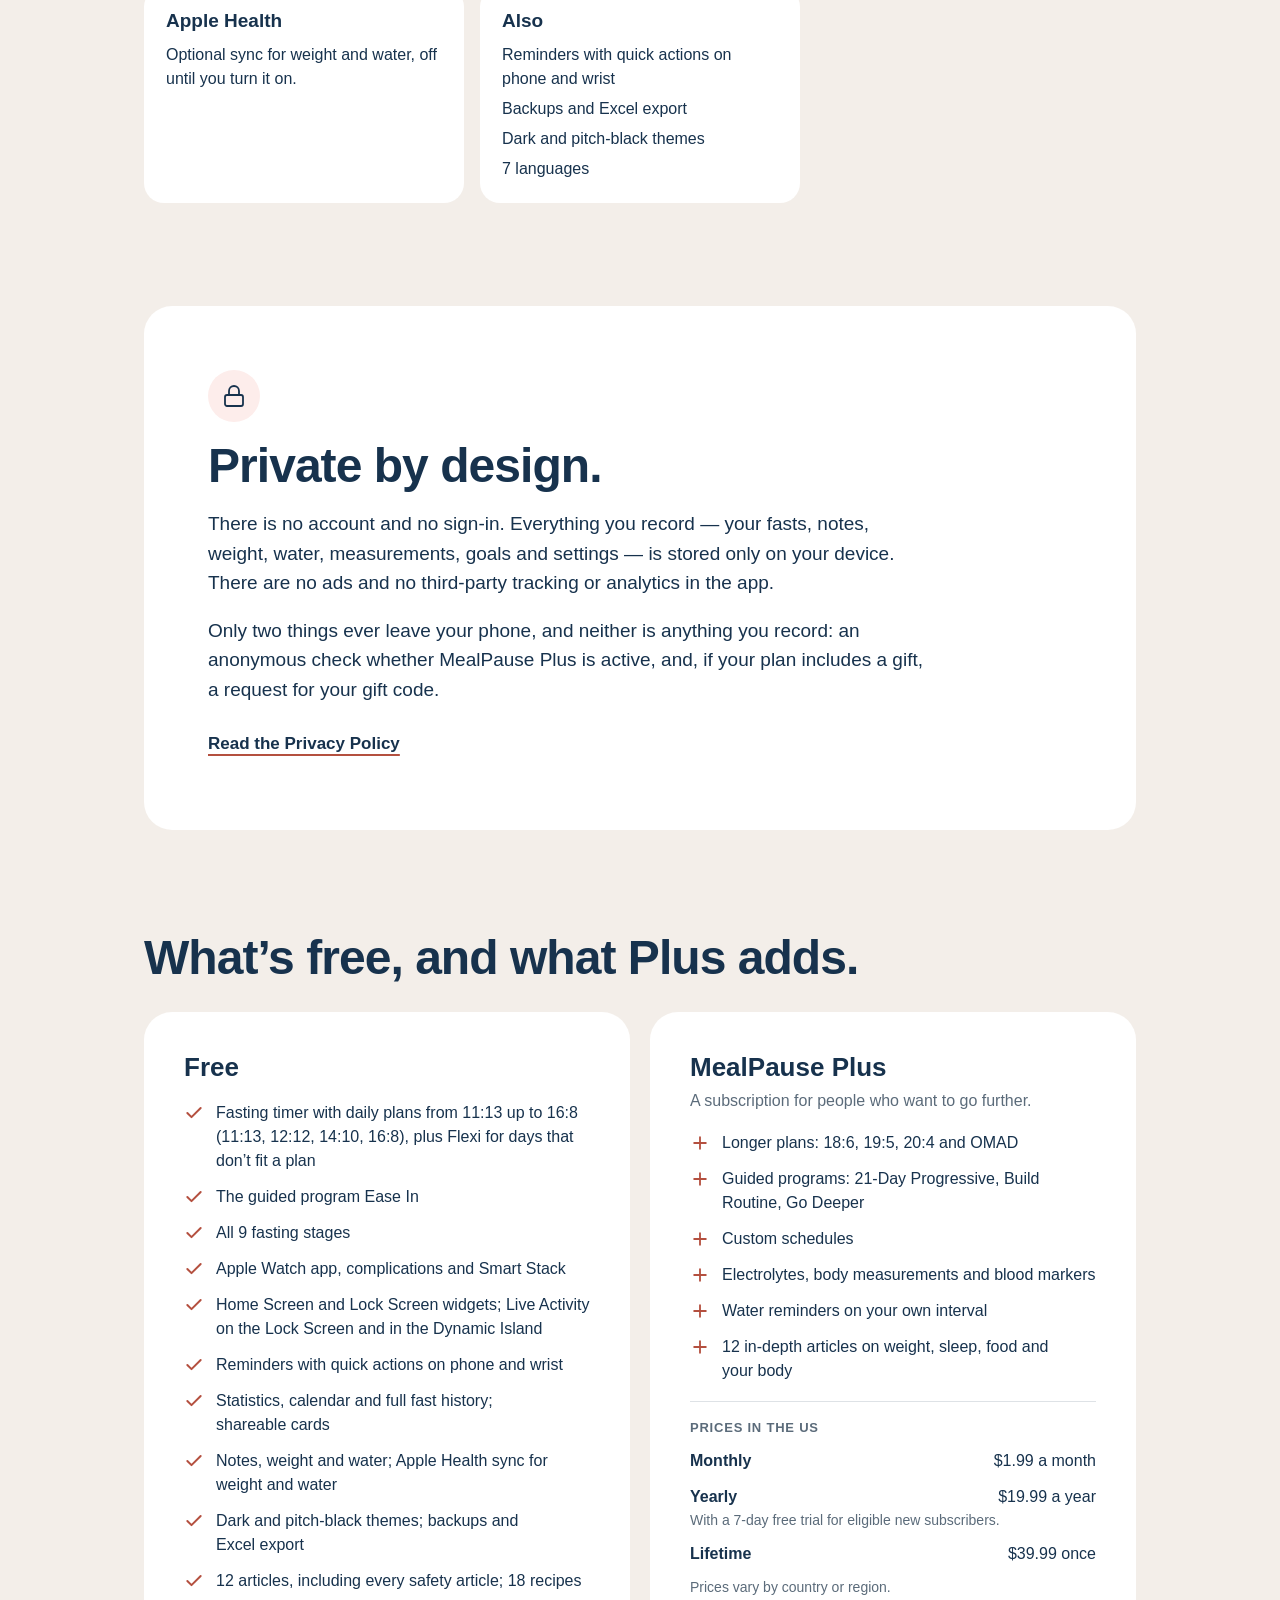
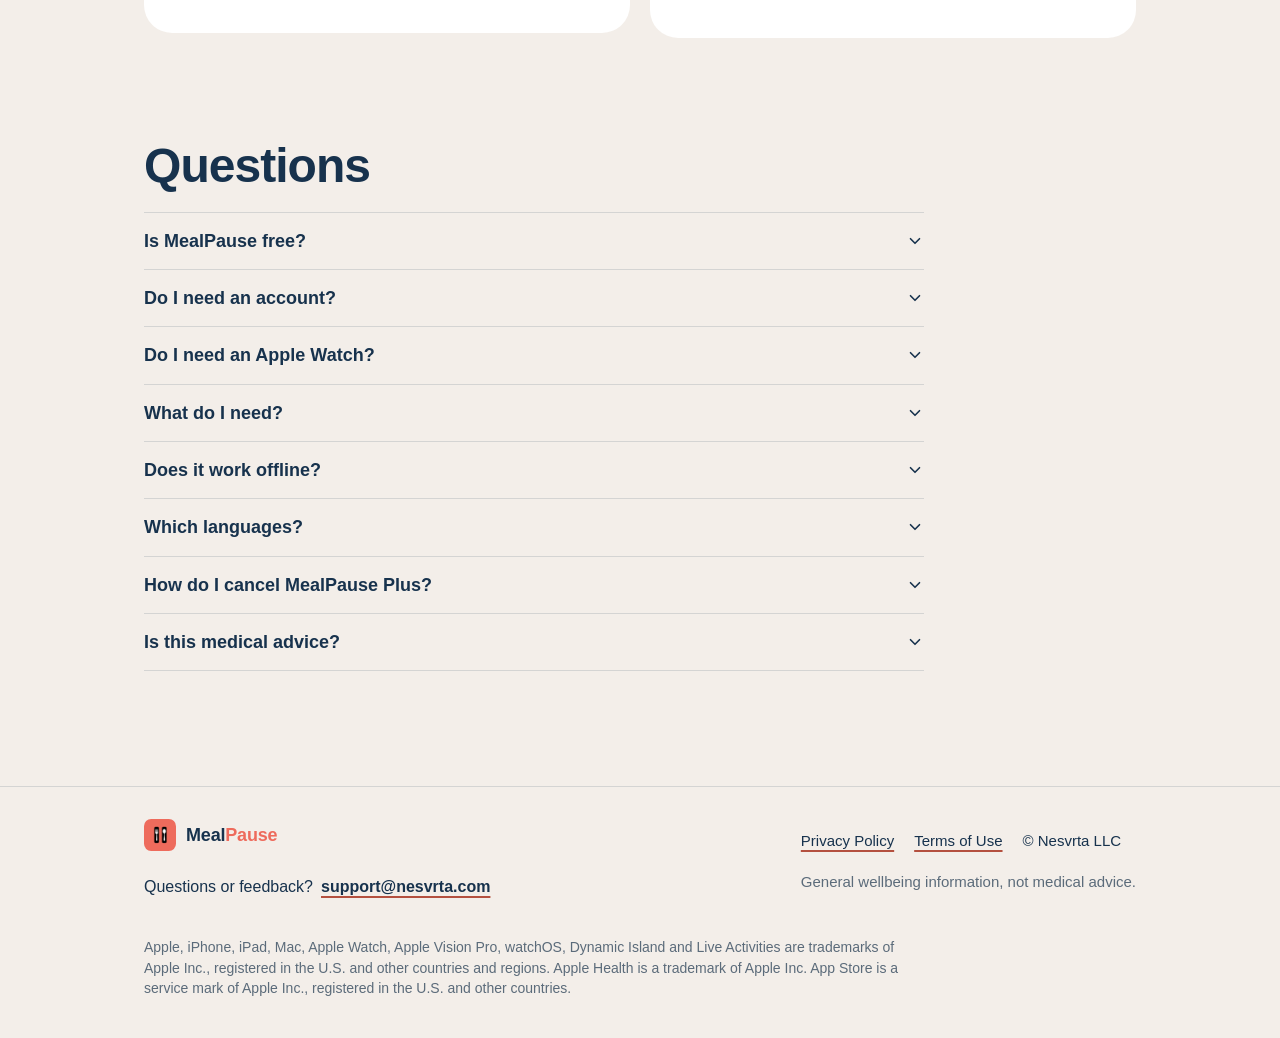
==== commit 7bf7b0f3: "MealPause landing page — Apple's trademark credit line in the footer (D-053) Adds the credit line Ap" ====
--- a/mealpause/index.html
+++ b/mealpause/index.html
@@ -21,7 +21,7 @@
 <meta property="og:image:alt" content="MealPause: Fasting, with a pause button. A calm intermittent-fasting timer for iPhone and Apple Watch.">
 <meta name="twitter:card" content="summary_large_image">
 <!-- MealPause landing page, pre-launch state. No scripts, no third-party requests. data-id = the copy ID in landing-copy-en.md. -->
-<style>:root{--g:#F3EEE9;--ink:#17324D;--sec:#5B6B7A;--card:#FFFFFF;--line:rgba(23,50,77,.14);--ul:#B4503F;--tag:#FDEDEB;--tint:#F2DED8;--arc:#F2DCD5;--keto:#17324D;--pad:clamp(20px,5vw,80px);color-scheme:light dark}@media (prefers-color-scheme:dark){:root{--g:#101F30;--ink:#EAF1F8;--sec:#8DA2B8;--card:#17293D;--line:rgba(234,241,248,.14);--ul:#EE6B5C;--tag:#3E3543;--tint:#382D38;--arc:#17293D;--keto:#4F83E0}}*{box-sizing:border-box}html{-webkit-text-size-adjust:100%;text-size-adjust:100%}body{margin:0;background:var(--g);color:var(--ink);font:1.0625rem/1.5 -apple-system,BlinkMacSystemFont,"Segoe UI",Helvetica,Arial,sans-serif;-webkit-font-smoothing:antialiased}h1,h2,h3,.wm{font-family:-apple-system,BlinkMacSystemFont,"SF Pro Display","Segoe UI",Helvetica,Arial,sans-serif}h1,h2,h3,p,figure,ul{margin:0}img{display:block}a{color:var(--ink);text-decoration:underline;text-decoration-color:var(--ul);text-decoration-thickness:2px;text-underline-offset:5px}.vh{position:absolute!important;width:1px;height:1px;padding:0;margin:-1px;overflow:hidden;clip:rect(0 0 0 0);clip-path:inset(50%);white-space:nowrap;border:0}.wrap{max-width:1120px;margin:0 auto;padding:0 var(--pad)}.sec{padding-top:clamp(64px,8vw,120px)}h2{font-size:clamp(2rem,4vw,3rem);line-height:1.08;font-weight:800;letter-spacing:-.02em;text-wrap:balance}.note{font-size:.875rem;line-height:1.45;color:var(--sec);max-width:42em;text-wrap:pretty}.top{display:flex;align-items:center;gap:12px;padding-top:20px}.icon{width:40px;height:40px;border-radius:22.37%}.wm{font-size:1.3125rem;line-height:1;font-weight:800;letter-spacing:-.01em}.wm .p{color:#EE6B5C}.hero{display:flex;flex-wrap:wrap;align-items:center;gap:clamp(36px,5vw,72px);padding-top:clamp(36px,5vw,64px)}.hero>div{flex:1 1 340px;min-width:0}.htext{display:flex;flex-direction:column;gap:22px}h1{font-size:clamp(2.625rem,6.2vw,4.5rem);line-height:1.03;font-weight:800;letter-spacing:-.025em;text-wrap:balance}.lead{font-size:clamp(1.125rem,1.9vw,1.3125rem);line-height:1.5;color:var(--sec);max-width:30em;text-wrap:pretty}.soon{align-self:flex-start;max-width:100%;display:flex;align-items:center;min-height:48px;padding:11px 22px;border-radius:999px;background:var(--card);border:1.5px solid var(--line);font-size:1.0625rem;line-height:1.3;font-weight:600}.badge{align-self:flex-start;display:block;margin:12px 0;text-decoration:none}.badge img{height:48px;width:auto}.meta{font-size:.9375rem;line-height:1.45;color:var(--sec);max-width:30em;text-wrap:pretty}.hpic{position:relative;display:flex;justify-content:center}.arc{position:absolute;left:4%;right:4%;bottom:3%;aspect-ratio:1;border-radius:50%;background:var(--arc)}.hpic img{position:relative;width:100%;max-width:520px;height:auto}.feats{display:grid;grid-template-columns:repeat(auto-fit,minmax(min(100%,230px),1fr));gap:16px;padding-top:clamp(40px,6vw,88px)}.card{background:var(--card);border-radius:20px;padding:22px;display:flex;flex-direction:column;gap:10px}.frow{display:flex;align-items:center;justify-content:space-between;gap:12px;min-height:44px}.disc{flex:none;width:44px;height:44px;border-radius:50%;background:var(--tag);display:flex;align-items:center;justify-content:center}.dots{display:flex;gap:4px;flex-wrap:wrap;justify-content:flex-end}.dots span{width:10px;height:10px;border-radius:50%}.dots span:nth-child(1){background:#EE6B5C}.dots span:nth-child(2){background:#F2C14E}.dots span:nth-child(3){background:#3BA7A0}.dots span:nth-child(4){background:#8B6AD7}.dots span:nth-child(5){background:#4BAA72}.dots span:nth-child(6){background:var(--keto)}.dots span:nth-child(7){background:#D9503F}.dots span:nth-child(8){background:#D9A63B}.dots span:nth-child(9){background:#2B8078}h3{font-size:1.1875rem;line-height:1.3;font-weight:700}.card p{font-size:1rem;line-height:1.5;color:var(--sec);text-wrap:pretty}.stack{display:flex;flex-direction:column;gap:28px}.row{display:flex;gap:16px;overflow-x:auto;scroll-snap-type:x mandatory;scroll-padding:0 var(--pad);margin:0 calc(-1*var(--pad));padding:2px var(--pad) 14px}.row figure{flex:0 0 248px;scroll-snap-align:start;display:flex;flex-direction:column;gap:12px}.row figure img{width:248px;height:auto;border-radius:20px}figcaption{font-size:1rem;line-height:1.35;font-weight:600}.wrow figure{flex:0 0 auto;align-items:center}.frame{padding:9px;border-radius:46px;background:#2C2C2E}.wrow figure img.w{width:150px;height:183px;border-radius:37px}.wrow figcaption{font-size:.9375rem;text-align:center}.wlead{font-size:clamp(1.125rem,1.9vw,1.25rem);line-height:1.5;color:var(--sec);max-width:34em;text-wrap:pretty}.track{display:grid;grid-template-columns:repeat(auto-fit,minmax(min(100%,300px),1fr));gap:16px}.track ul{padding:0;list-style:none;display:flex;flex-direction:column;gap:6px}.track li{font-size:1rem;line-height:1.5;text-wrap:pretty}.tag{display:inline-block;margin-left:6px;padding:0 9px;border-radius:999px;background:var(--tag);font-size:.8125rem;line-height:22px;font-weight:700;vertical-align:1px;white-space:nowrap}.priv{background:var(--card);border-radius:28px;padding:clamp(28px,5vw,64px);display:flex;flex-direction:column;gap:18px}.priv .disc{width:52px;height:52px}.priv p{font-size:clamp(1.0625rem,1.8vw,1.1875rem);line-height:1.55;max-width:38em;text-wrap:pretty}.plink{align-self:flex-start;display:inline-flex;align-items:center;min-height:44px;font-size:1.0625rem;font-weight:600}.fp{display:grid;grid-template-columns:repeat(auto-fit,minmax(min(100%,340px),1fr));gap:20px;align-items:start}.big{background:var(--card);border-radius:28px;padding:clamp(24px,3.5vw,40px);display:flex;flex-direction:column;gap:18px}.big h3{font-size:1.625rem;line-height:1.2;font-weight:800}.sub{font-size:1rem;line-height:1.5;color:var(--sec)}.list{padding:0;list-style:none;display:flex;flex-direction:column;gap:12px}.list li{display:flex;gap:12px;align-items:flex-start;font-size:1rem;line-height:1.5;text-wrap:pretty}.ic{fill:none;stroke:currentColor;stroke-linecap:round;stroke-linejoin:round;stroke-width:2.2}.list li::before{content:"";flex:none;width:20px;height:20px;margin-top:2px;background:var(--ul);-webkit-mask:var(--m) center/20px no-repeat;mask:var(--m) center/20px no-repeat}.list .ck{--m:url("data:image/svg+xml,%3Csvg xmlns=%27http://www.w3.org/2000/svg%27 viewBox=%270 0 24 24%27 fill=%27none%27 stroke=%27%23000%27 stroke-width=%272.4%27 stroke-linecap=%27round%27 stroke-linejoin=%27round%27%3E%3Cpath d=%27M20 6L9 17l-5-5%27/%3E%3C/svg%3E")}.list .pl{--m:url("data:image/svg+xml,%3Csvg xmlns=%27http://www.w3.org/2000/svg%27 viewBox=%270 0 24 24%27 fill=%27none%27 stroke=%27%23000%27 stroke-width=%272.2%27 stroke-linecap=%27round%27%3E%3Cpath d=%27M12 5v14M5 12h14%27/%3E%3C/svg%3E")}.prices{border-top:1px solid var(--line);padding-top:18px;display:flex;flex-direction:column;gap:12px}.ph{font-size:.8125rem;line-height:1.3;font-weight:700;letter-spacing:.06em;text-transform:uppercase;color:var(--sec)}.pr{display:flex;flex-wrap:wrap;justify-content:space-between;gap:2px 16px;font-size:1rem;line-height:1.45}.pr span:first-child{font-weight:600}.pn{font-size:.875rem;line-height:1.45;color:var(--sec)}.gsec{padding-top:clamp(40px,5vw,64px)}.gift{background:var(--tint);border-radius:28px;padding:clamp(28px,5vw,56px);display:flex;flex-wrap:wrap;gap:20px 32px;align-items:flex-start}.gdisc{flex:none;width:56px;height:56px;border-radius:50%;background:#EE6B5C;color:#FFFFFF;display:flex;align-items:center;justify-content:center}.gtext{flex:1 1 300px;min-width:0;display:flex;flex-direction:column;gap:14px}.gtext h2{font-size:clamp(1.75rem,3.4vw,2.5rem);line-height:1.1}.gtext p{font-size:1.0625rem;line-height:1.55;max-width:38em;text-wrap:pretty}.faq{max-width:780px;display:flex;flex-direction:column;gap:20px}.qs{border-bottom:1px solid var(--line)}details{border-top:1px solid var(--line)}summary{list-style:none;cursor:pointer;display:flex;align-items:center;justify-content:space-between;gap:16px;min-height:44px;padding:16px 0;font-size:1.125rem;line-height:1.35;font-weight:600}summary::-webkit-details-marker{display:none}summary svg{flex:none}details[open] summary svg{transform:rotate(180deg)}details p{padding:0 0 20px;font-size:1.0625rem;line-height:1.55;color:var(--sec);max-width:40em;text-wrap:pretty}footer{margin-top:clamp(72px,9vw,128px);border-top:1px solid var(--line)}.foot{max-width:1120px;margin:0 auto;padding:32px var(--pad) 40px;display:flex;flex-wrap:wrap;justify-content:space-between;gap:28px 48px}.fcol{display:flex;flex-direction:column;gap:14px}.fbrand{display:flex;align-items:center;gap:10px}.fbrand .icon{width:32px;height:32px}.fbrand .wm{font-size:1.125rem}.fq{display:flex;flex-wrap:wrap;align-items:center;gap:4px 8px;font-size:1rem;line-height:1.5}.fq a,.flinks a{display:inline-flex;align-items:center;min-height:44px;text-underline-offset:4px}.fq a{font-weight:600}.flegal{display:flex;flex-direction:column;gap:8px;font-size:.9375rem;line-height:1.5}.flinks{display:flex;flex-wrap:wrap;align-items:center;gap:0 20px}.flinks>*{flex:none;white-space:nowrap}.disc2{color:var(--sec)}@media (min-width:1024px){.gal{display:grid;grid-template-columns:repeat(4,minmax(0,1fr));gap:36px 24px;overflow:visible;margin:0;padding:0}.gal figure{flex:none;gap:14px}.gal figure img{width:100%;border-radius:22px}.gal figcaption{font-size:1.0625rem}.wrow{justify-content:space-between;gap:24px;overflow:visible;margin:12px 0 0;padding:0}.wrow .frame{padding:11px;border-radius:54px}.wrow figure img.w{width:180px;height:219px;border-radius:44px}.wrow figcaption{font-size:1rem}}</style>
+<style>:root{--g:#F3EEE9;--ink:#17324D;--sec:#5B6B7A;--card:#FFFFFF;--line:rgba(23,50,77,.14);--ul:#B4503F;--tag:#FDEDEB;--tint:#F2DED8;--arc:#F2DCD5;--keto:#17324D;--pad:clamp(20px,5vw,80px);color-scheme:light dark}@media (prefers-color-scheme:dark){:root{--g:#101F30;--ink:#EAF1F8;--sec:#8DA2B8;--card:#17293D;--line:rgba(234,241,248,.14);--ul:#EE6B5C;--tag:#3E3543;--tint:#382D38;--arc:#17293D;--keto:#4F83E0}}*{box-sizing:border-box}html{-webkit-text-size-adjust:100%;text-size-adjust:100%}body{margin:0;background:var(--g);color:var(--ink);font:1.0625rem/1.5 -apple-system,BlinkMacSystemFont,"Segoe UI",Helvetica,Arial,sans-serif;-webkit-font-smoothing:antialiased}h1,h2,h3,.wm{font-family:-apple-system,BlinkMacSystemFont,"SF Pro Display","Segoe UI",Helvetica,Arial,sans-serif}h1,h2,h3,p,figure,ul{margin:0}img{display:block}a{color:var(--ink);text-decoration:underline;text-decoration-color:var(--ul);text-decoration-thickness:2px;text-underline-offset:5px}.vh{position:absolute!important;width:1px;height:1px;padding:0;margin:-1px;overflow:hidden;clip:rect(0 0 0 0);clip-path:inset(50%);white-space:nowrap;border:0}.wrap{max-width:1120px;margin:0 auto;padding:0 var(--pad)}.sec{padding-top:clamp(64px,8vw,120px)}h2{font-size:clamp(2rem,4vw,3rem);line-height:1.08;font-weight:800;letter-spacing:-.02em;text-wrap:balance}.note{font-size:.875rem;line-height:1.45;color:var(--sec);max-width:42em;text-wrap:pretty}.top{display:flex;align-items:center;gap:12px;padding-top:20px}.icon{width:40px;height:40px;border-radius:22.37%}.wm{font-size:1.3125rem;line-height:1;font-weight:800;letter-spacing:-.01em}.wm .p{color:#EE6B5C}.hero{display:flex;flex-wrap:wrap;align-items:center;gap:clamp(36px,5vw,72px);padding-top:clamp(36px,5vw,64px)}.hero>div{flex:1 1 340px;min-width:0}.htext{display:flex;flex-direction:column;gap:22px}h1{font-size:clamp(2.625rem,6.2vw,4.5rem);line-height:1.03;font-weight:800;letter-spacing:-.025em;text-wrap:balance}.lead{font-size:clamp(1.125rem,1.9vw,1.3125rem);line-height:1.5;color:var(--sec);max-width:30em;text-wrap:pretty}.soon{align-self:flex-start;max-width:100%;display:flex;align-items:center;min-height:48px;padding:11px 22px;border-radius:999px;background:var(--card);border:1.5px solid var(--line);font-size:1.0625rem;line-height:1.3;font-weight:600}.badge{align-self:flex-start;display:block;margin:12px 0;text-decoration:none}.badge img{height:48px;width:auto}.meta{font-size:.9375rem;line-height:1.45;color:var(--sec);max-width:30em;text-wrap:pretty}.hpic{position:relative;display:flex;justify-content:center}.arc{position:absolute;left:4%;right:4%;bottom:3%;aspect-ratio:1;border-radius:50%;background:var(--arc)}.hpic img{position:relative;width:100%;max-width:520px;height:auto}.feats{display:grid;grid-template-columns:repeat(auto-fit,minmax(min(100%,230px),1fr));gap:16px;padding-top:clamp(40px,6vw,88px)}.card{background:var(--card);border-radius:20px;padding:22px;display:flex;flex-direction:column;gap:10px}.frow{display:flex;align-items:center;justify-content:space-between;gap:12px;min-height:44px}.disc{flex:none;width:44px;height:44px;border-radius:50%;background:var(--tag);display:flex;align-items:center;justify-content:center}.dots{display:flex;gap:4px;flex-wrap:wrap;justify-content:flex-end}.dots span{width:10px;height:10px;border-radius:50%}.dots span:nth-child(1){background:#EE6B5C}.dots span:nth-child(2){background:#F2C14E}.dots span:nth-child(3){background:#3BA7A0}.dots span:nth-child(4){background:#8B6AD7}.dots span:nth-child(5){background:#4BAA72}.dots span:nth-child(6){background:var(--keto)}.dots span:nth-child(7){background:#D9503F}.dots span:nth-child(8){background:#D9A63B}.dots span:nth-child(9){background:#2B8078}h3{font-size:1.1875rem;line-height:1.3;font-weight:700}.card p{font-size:1rem;line-height:1.5;color:var(--sec);text-wrap:pretty}.stack{display:flex;flex-direction:column;gap:28px}.row{display:flex;gap:16px;overflow-x:auto;scroll-snap-type:x mandatory;scroll-padding:0 var(--pad);margin:0 calc(-1*var(--pad));padding:2px var(--pad) 14px}.row figure{flex:0 0 248px;scroll-snap-align:start;display:flex;flex-direction:column;gap:12px}.row figure img{width:248px;height:auto;border-radius:20px}figcaption{font-size:1rem;line-height:1.35;font-weight:600}.wrow figure{flex:0 0 auto;align-items:center}.frame{padding:9px;border-radius:46px;background:#2C2C2E}.wrow figure img.w{width:150px;height:183px;border-radius:37px}.wrow figcaption{font-size:.9375rem;text-align:center}.wlead{font-size:clamp(1.125rem,1.9vw,1.25rem);line-height:1.5;color:var(--sec);max-width:34em;text-wrap:pretty}.track{display:grid;grid-template-columns:repeat(auto-fit,minmax(min(100%,300px),1fr));gap:16px}.track ul{padding:0;list-style:none;display:flex;flex-direction:column;gap:6px}.track li{font-size:1rem;line-height:1.5;text-wrap:pretty}.tag{display:inline-block;margin-left:6px;padding:0 9px;border-radius:999px;background:var(--tag);font-size:.8125rem;line-height:22px;font-weight:700;vertical-align:1px;white-space:nowrap}.priv{background:var(--card);border-radius:28px;padding:clamp(28px,5vw,64px);display:flex;flex-direction:column;gap:18px}.priv .disc{width:52px;height:52px}.priv p{font-size:clamp(1.0625rem,1.8vw,1.1875rem);line-height:1.55;max-width:38em;text-wrap:pretty}.plink{align-self:flex-start;display:inline-flex;align-items:center;min-height:44px;font-size:1.0625rem;font-weight:600}.fp{display:grid;grid-template-columns:repeat(auto-fit,minmax(min(100%,340px),1fr));gap:20px;align-items:start}.big{background:var(--card);border-radius:28px;padding:clamp(24px,3.5vw,40px);display:flex;flex-direction:column;gap:18px}.big h3{font-size:1.625rem;line-height:1.2;font-weight:800}.sub{font-size:1rem;line-height:1.5;color:var(--sec)}.list{padding:0;list-style:none;display:flex;flex-direction:column;gap:12px}.list li{display:flex;gap:12px;align-items:flex-start;font-size:1rem;line-height:1.5;text-wrap:pretty}.ic{fill:none;stroke:currentColor;stroke-linecap:round;stroke-linejoin:round;stroke-width:2.2}.list li::before{content:"";flex:none;width:20px;height:20px;margin-top:2px;background:var(--ul);-webkit-mask:var(--m) center/20px no-repeat;mask:var(--m) center/20px no-repeat}.list .ck{--m:url("data:image/svg+xml,%3Csvg xmlns=%27http://www.w3.org/2000/svg%27 viewBox=%270 0 24 24%27 fill=%27none%27 stroke=%27%23000%27 stroke-width=%272.4%27 stroke-linecap=%27round%27 stroke-linejoin=%27round%27%3E%3Cpath d=%27M20 6L9 17l-5-5%27/%3E%3C/svg%3E")}.list .pl{--m:url("data:image/svg+xml,%3Csvg xmlns=%27http://www.w3.org/2000/svg%27 viewBox=%270 0 24 24%27 fill=%27none%27 stroke=%27%23000%27 stroke-width=%272.2%27 stroke-linecap=%27round%27%3E%3Cpath d=%27M12 5v14M5 12h14%27/%3E%3C/svg%3E")}.prices{border-top:1px solid var(--line);padding-top:18px;display:flex;flex-direction:column;gap:12px}.ph{font-size:.8125rem;line-height:1.3;font-weight:700;letter-spacing:.06em;text-transform:uppercase;color:var(--sec)}.pr{display:flex;flex-wrap:wrap;justify-content:space-between;gap:2px 16px;font-size:1rem;line-height:1.45}.pr span:first-child{font-weight:600}.pn{font-size:.875rem;line-height:1.45;color:var(--sec)}.gsec{padding-top:clamp(40px,5vw,64px)}.gift{background:var(--tint);border-radius:28px;padding:clamp(28px,5vw,56px);display:flex;flex-wrap:wrap;gap:20px 32px;align-items:flex-start}.gdisc{flex:none;width:56px;height:56px;border-radius:50%;background:#EE6B5C;color:#FFFFFF;display:flex;align-items:center;justify-content:center}.gtext{flex:1 1 300px;min-width:0;display:flex;flex-direction:column;gap:14px}.gtext h2{font-size:clamp(1.75rem,3.4vw,2.5rem);line-height:1.1}.gtext p{font-size:1.0625rem;line-height:1.55;max-width:38em;text-wrap:pretty}.faq{max-width:780px;display:flex;flex-direction:column;gap:20px}.qs{border-bottom:1px solid var(--line)}details{border-top:1px solid var(--line)}summary{list-style:none;cursor:pointer;display:flex;align-items:center;justify-content:space-between;gap:16px;min-height:44px;padding:16px 0;font-size:1.125rem;line-height:1.35;font-weight:600}summary::-webkit-details-marker{display:none}summary svg{flex:none}details[open] summary svg{transform:rotate(180deg)}details p{padding:0 0 20px;font-size:1.0625rem;line-height:1.55;color:var(--sec);max-width:40em;text-wrap:pretty}footer{margin-top:clamp(72px,9vw,128px);border-top:1px solid var(--line)}.foot{max-width:1120px;margin:0 auto;padding:32px var(--pad) 40px;display:flex;flex-wrap:wrap;justify-content:space-between;gap:28px 48px}.fcol{display:flex;flex-direction:column;gap:14px}.fbrand{display:flex;align-items:center;gap:10px}.fbrand .icon{width:32px;height:32px}.fbrand .wm{font-size:1.125rem}.fq{display:flex;flex-wrap:wrap;align-items:center;gap:4px 8px;font-size:1rem;line-height:1.5}.fq a,.flinks a{display:inline-flex;align-items:center;min-height:44px;text-underline-offset:4px}.fq a{font-weight:600}.flegal{display:flex;flex-direction:column;gap:8px;font-size:.9375rem;line-height:1.5}.flinks{display:flex;flex-wrap:wrap;align-items:center;gap:0 20px}.flinks>*{flex:none;white-space:nowrap}.disc2{color:var(--sec)}.tm{flex:1 1 100%;margin:0;font-size:.875rem;line-height:1.45;color:var(--sec);max-width:56em;text-wrap:pretty}@media (min-width:1024px){.gal{display:grid;grid-template-columns:repeat(4,minmax(0,1fr));gap:36px 24px;overflow:visible;margin:0;padding:0}.gal figure{flex:none;gap:14px}.gal figure img{width:100%;border-radius:22px}.gal figcaption{font-size:1.0625rem}.wrow{justify-content:space-between;gap:24px;overflow:visible;margin:12px 0 0;padding:0}.wrow .frame{padding:11px;border-radius:54px}.wrow figure img.w{width:180px;height:219px;border-radius:44px}.wrow figcaption{font-size:1rem}}</style>
 </head>
 <body>
 <svg width="0" height="0" style="position:absolute" aria-hidden="true"><symbol id="i-cv" viewBox="0 0 24 24"><path d="M6 9l6 6 6-6"/></symbol></svg>
@@ -150,6 +150,7 @@
 <div class="flinks"><a href="privacy.html" data-id="L111">Privacy Policy</a><a href="terms.html" data-id="L112">Terms of Use</a><span data-id="L113">© Nesvrta LLC</span></div>
 <div data-id="L114" class="disc2">General wellbeing information, not medical advice.</div>
 </div>
+<p data-id="L115" class="tm">Apple, iPhone, iPad, Mac, Apple Watch, Apple Vision Pro, watchOS, Dynamic Island and Live Activities are trademarks of Apple Inc., registered in the U.S. and other countries and regions. Apple Health is a trademark of Apple Inc. App Store is a service mark of Apple Inc., registered in the U.S. and other countries.</p>
 </div>
 </footer>
 </body>
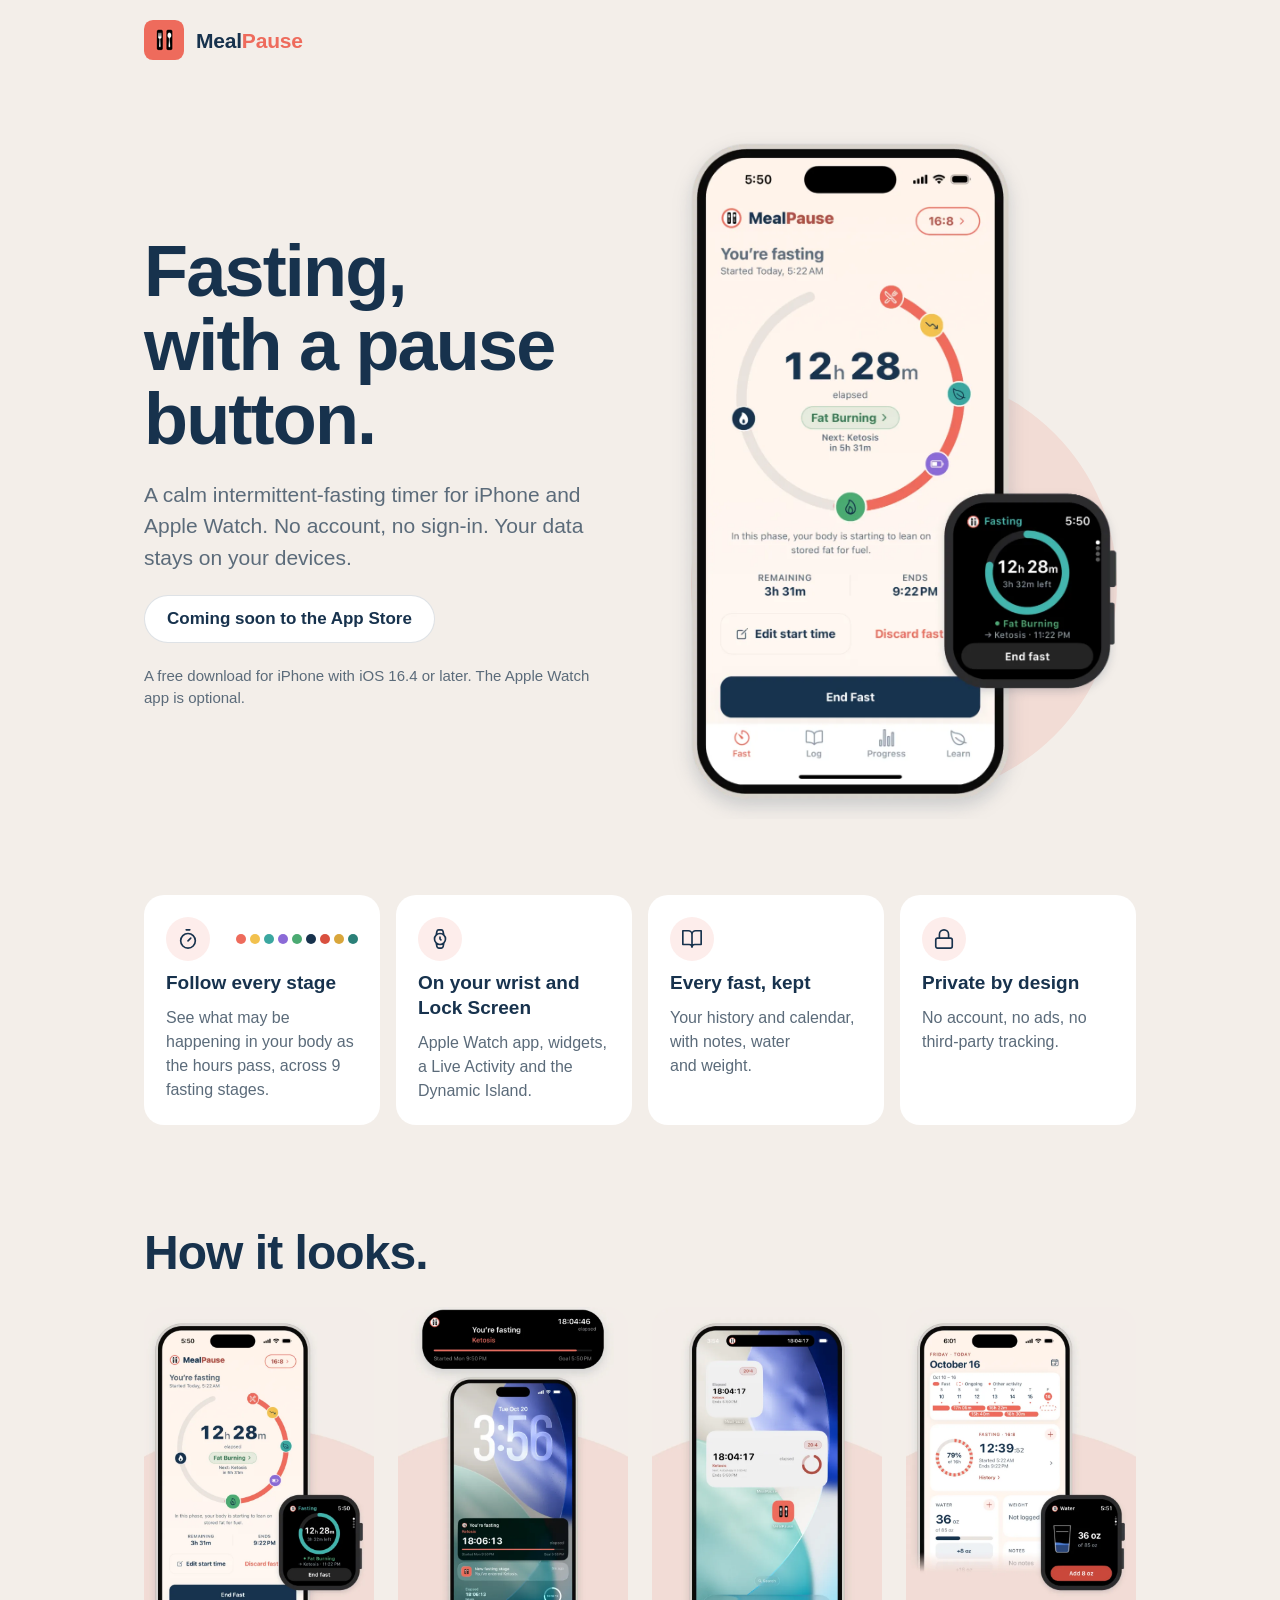
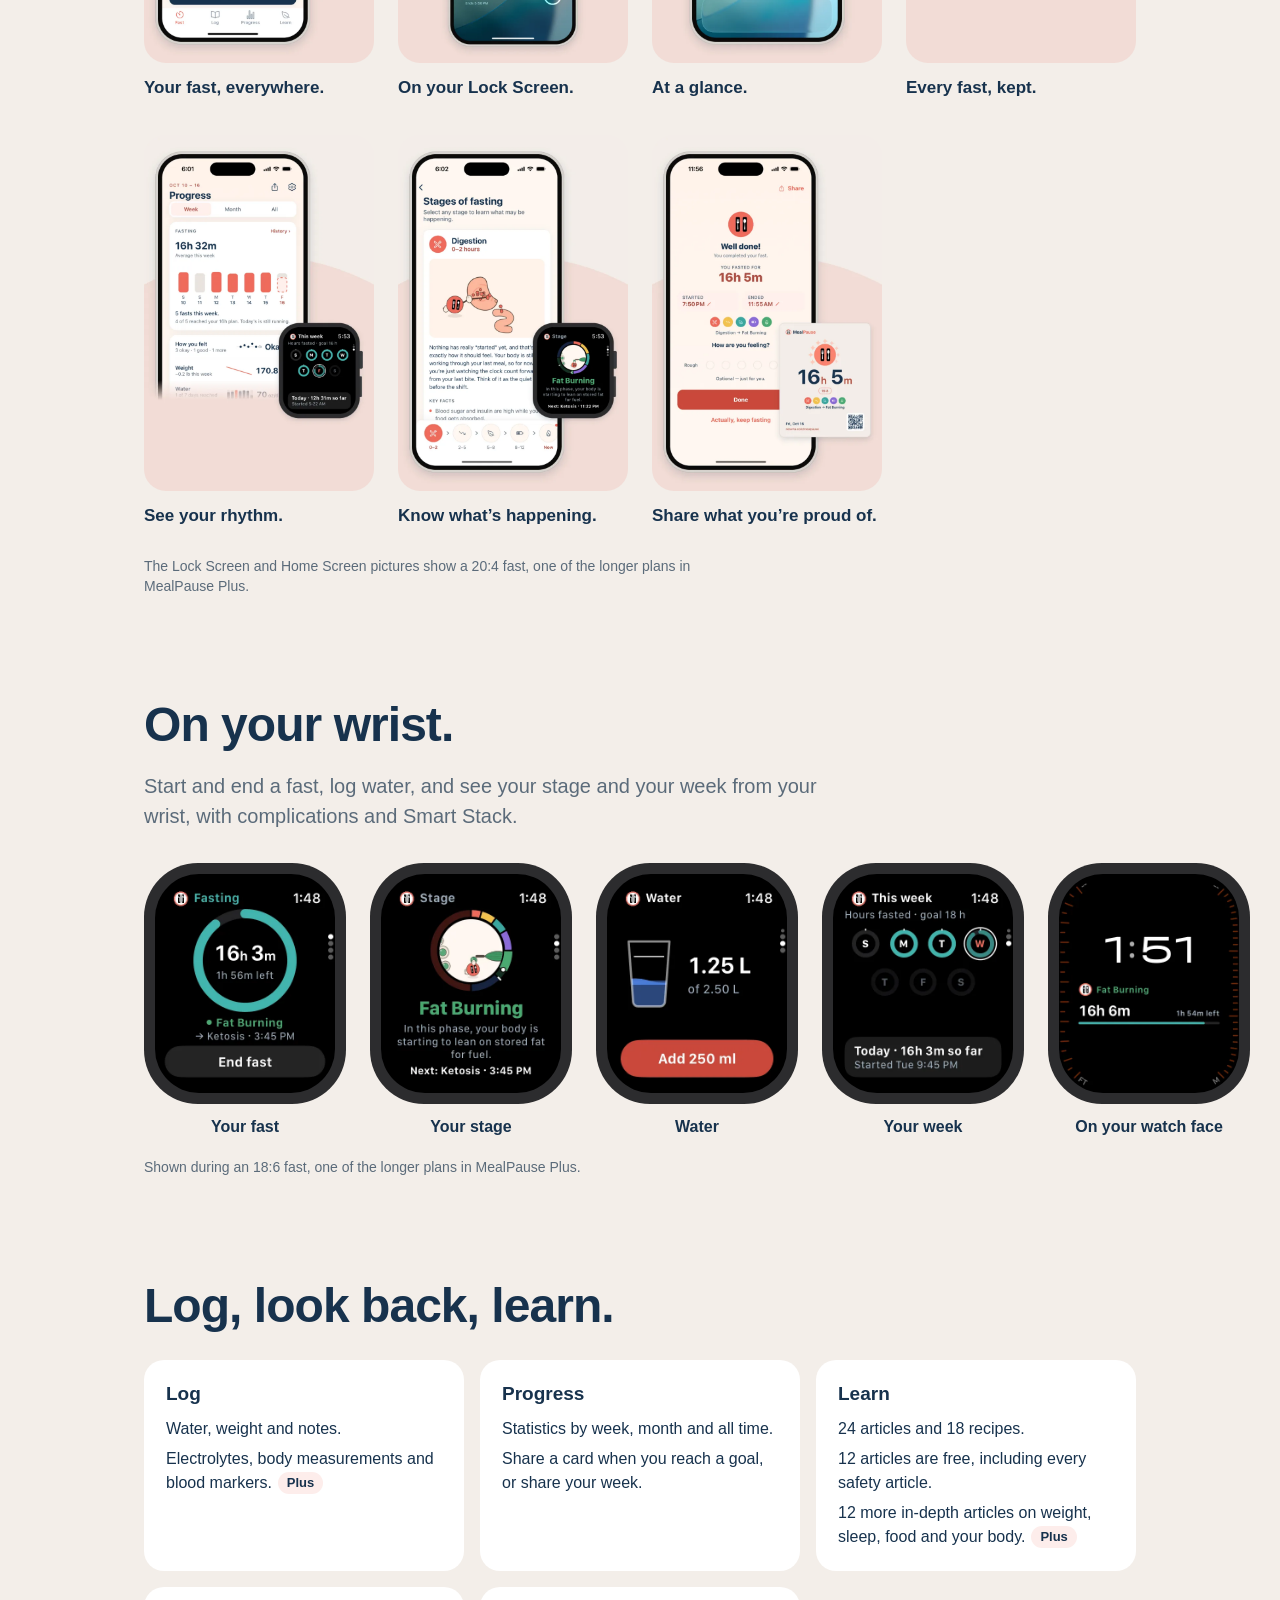
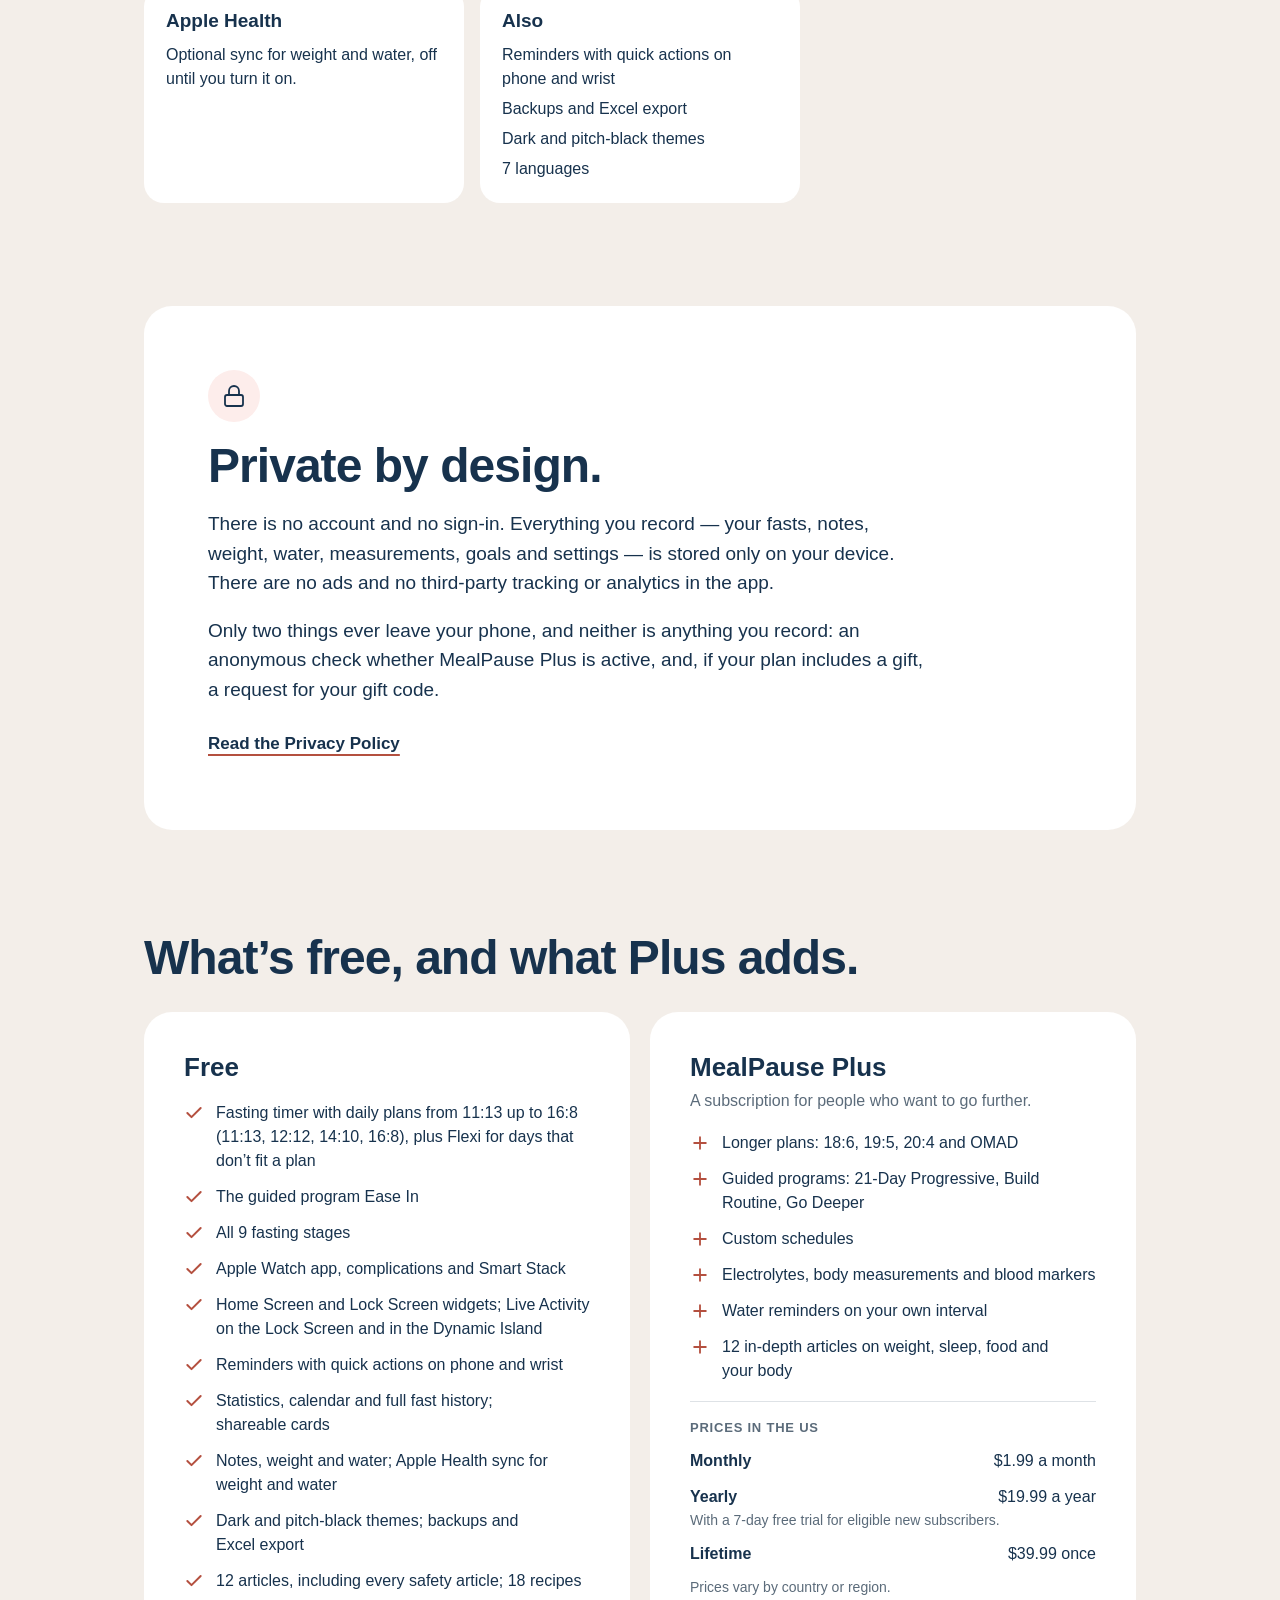
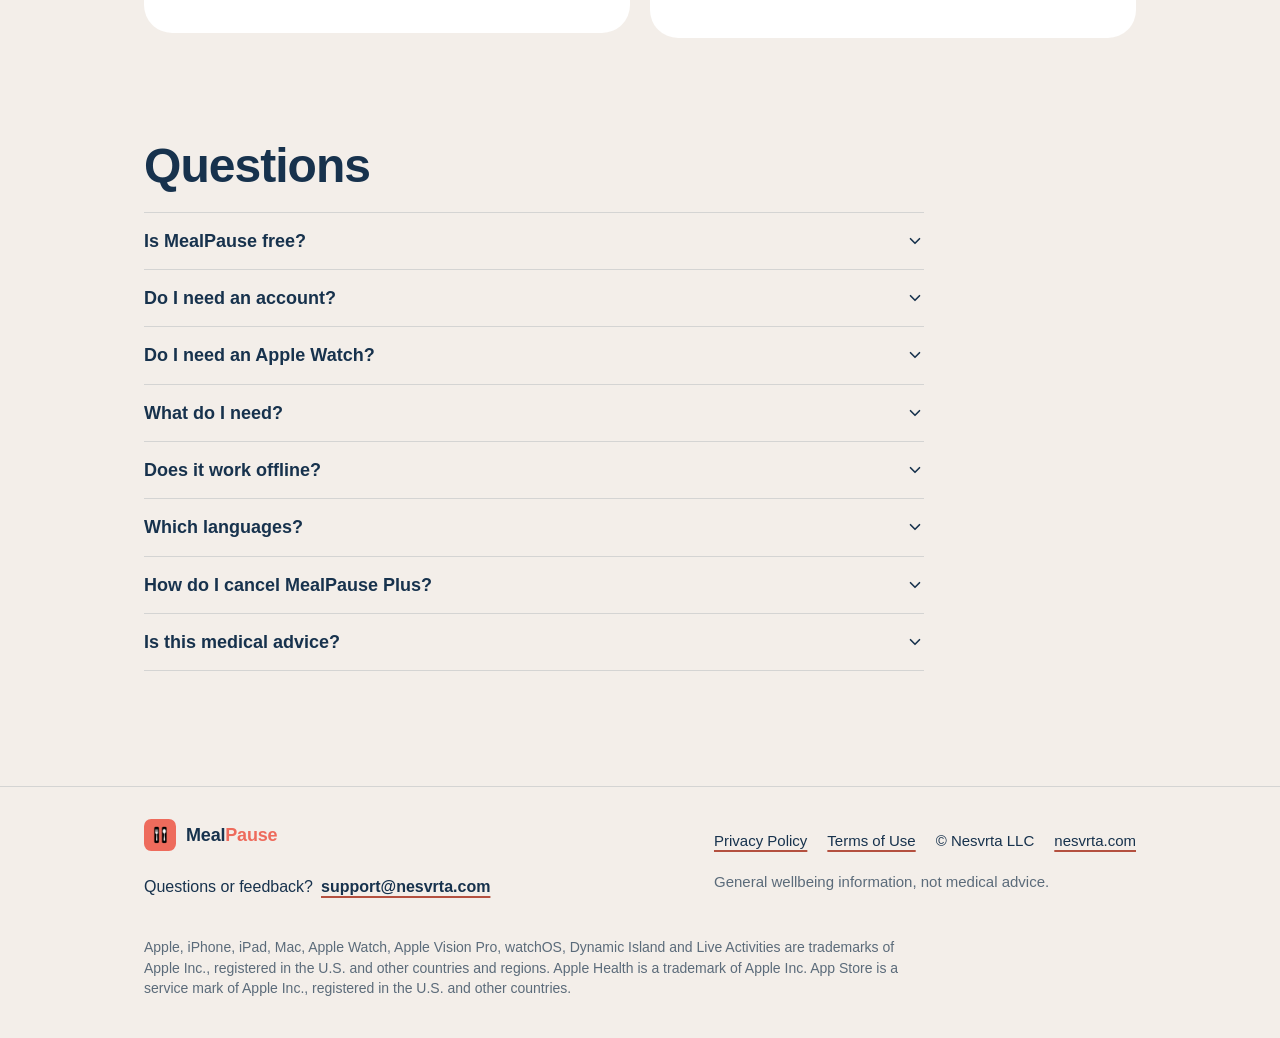
==== commit 26890924: "MealPause landing page — the footer links to nesvrta.com (D-056); benefit cards 2 x 2 at medium widt" ====
--- a/mealpause/index.html
+++ b/mealpause/index.html
@@ -21,7 +21,7 @@
 <meta property="og:image:alt" content="MealPause: Fasting, with a pause button. A calm intermittent-fasting timer for iPhone and Apple Watch.">
 <meta name="twitter:card" content="summary_large_image">
 <!-- MealPause landing page, pre-launch state. No scripts, no third-party requests. data-id = the copy ID in landing-copy-en.md. -->
-<style>:root{--g:#F3EEE9;--ink:#17324D;--sec:#5B6B7A;--card:#FFFFFF;--line:rgba(23,50,77,.14);--ul:#B4503F;--tag:#FDEDEB;--tint:#F2DED8;--arc:#F2DCD5;--keto:#17324D;--pad:clamp(20px,5vw,80px);color-scheme:light dark}@media (prefers-color-scheme:dark){:root{--g:#101F30;--ink:#EAF1F8;--sec:#8DA2B8;--card:#17293D;--line:rgba(234,241,248,.14);--ul:#EE6B5C;--tag:#3E3543;--tint:#382D38;--arc:#17293D;--keto:#4F83E0}}*{box-sizing:border-box}html{-webkit-text-size-adjust:100%;text-size-adjust:100%}body{margin:0;background:var(--g);color:var(--ink);font:1.0625rem/1.5 -apple-system,BlinkMacSystemFont,"Segoe UI",Helvetica,Arial,sans-serif;-webkit-font-smoothing:antialiased}h1,h2,h3,.wm{font-family:-apple-system,BlinkMacSystemFont,"SF Pro Display","Segoe UI",Helvetica,Arial,sans-serif}h1,h2,h3,p,figure,ul{margin:0}img{display:block}a{color:var(--ink);text-decoration:underline;text-decoration-color:var(--ul);text-decoration-thickness:2px;text-underline-offset:5px}.vh{position:absolute!important;width:1px;height:1px;padding:0;margin:-1px;overflow:hidden;clip:rect(0 0 0 0);clip-path:inset(50%);white-space:nowrap;border:0}.wrap{max-width:1120px;margin:0 auto;padding:0 var(--pad)}.sec{padding-top:clamp(64px,8vw,120px)}h2{font-size:clamp(2rem,4vw,3rem);line-height:1.08;font-weight:800;letter-spacing:-.02em;text-wrap:balance}.note{font-size:.875rem;line-height:1.45;color:var(--sec);max-width:42em;text-wrap:pretty}.top{display:flex;align-items:center;gap:12px;padding-top:20px}.icon{width:40px;height:40px;border-radius:22.37%}.wm{font-size:1.3125rem;line-height:1;font-weight:800;letter-spacing:-.01em}.wm .p{color:#EE6B5C}.hero{display:flex;flex-wrap:wrap;align-items:center;gap:clamp(36px,5vw,72px);padding-top:clamp(36px,5vw,64px)}.hero>div{flex:1 1 340px;min-width:0}.htext{display:flex;flex-direction:column;gap:22px}h1{font-size:clamp(2.625rem,6.2vw,4.5rem);line-height:1.03;font-weight:800;letter-spacing:-.025em;text-wrap:balance}.lead{font-size:clamp(1.125rem,1.9vw,1.3125rem);line-height:1.5;color:var(--sec);max-width:30em;text-wrap:pretty}.soon{align-self:flex-start;max-width:100%;display:flex;align-items:center;min-height:48px;padding:11px 22px;border-radius:999px;background:var(--card);border:1.5px solid var(--line);font-size:1.0625rem;line-height:1.3;font-weight:600}.badge{align-self:flex-start;display:block;margin:12px 0;text-decoration:none}.badge img{height:48px;width:auto}.meta{font-size:.9375rem;line-height:1.45;color:var(--sec);max-width:30em;text-wrap:pretty}.hpic{position:relative;display:flex;justify-content:center}.arc{position:absolute;left:4%;right:4%;bottom:3%;aspect-ratio:1;border-radius:50%;background:var(--arc)}.hpic img{position:relative;width:100%;max-width:520px;height:auto}.feats{display:grid;grid-template-columns:repeat(auto-fit,minmax(min(100%,230px),1fr));gap:16px;padding-top:clamp(40px,6vw,88px)}.card{background:var(--card);border-radius:20px;padding:22px;display:flex;flex-direction:column;gap:10px}.frow{display:flex;align-items:center;justify-content:space-between;gap:12px;min-height:44px}.disc{flex:none;width:44px;height:44px;border-radius:50%;background:var(--tag);display:flex;align-items:center;justify-content:center}.dots{display:flex;gap:4px;flex-wrap:wrap;justify-content:flex-end}.dots span{width:10px;height:10px;border-radius:50%}.dots span:nth-child(1){background:#EE6B5C}.dots span:nth-child(2){background:#F2C14E}.dots span:nth-child(3){background:#3BA7A0}.dots span:nth-child(4){background:#8B6AD7}.dots span:nth-child(5){background:#4BAA72}.dots span:nth-child(6){background:var(--keto)}.dots span:nth-child(7){background:#D9503F}.dots span:nth-child(8){background:#D9A63B}.dots span:nth-child(9){background:#2B8078}h3{font-size:1.1875rem;line-height:1.3;font-weight:700}.card p{font-size:1rem;line-height:1.5;color:var(--sec);text-wrap:pretty}.stack{display:flex;flex-direction:column;gap:28px}.row{display:flex;gap:16px;overflow-x:auto;scroll-snap-type:x mandatory;scroll-padding:0 var(--pad);margin:0 calc(-1*var(--pad));padding:2px var(--pad) 14px}.row figure{flex:0 0 248px;scroll-snap-align:start;display:flex;flex-direction:column;gap:12px}.row figure img{width:248px;height:auto;border-radius:20px}figcaption{font-size:1rem;line-height:1.35;font-weight:600}.wrow figure{flex:0 0 auto;align-items:center}.frame{padding:9px;border-radius:46px;background:#2C2C2E}.wrow figure img.w{width:150px;height:183px;border-radius:37px}.wrow figcaption{font-size:.9375rem;text-align:center}.wlead{font-size:clamp(1.125rem,1.9vw,1.25rem);line-height:1.5;color:var(--sec);max-width:34em;text-wrap:pretty}.track{display:grid;grid-template-columns:repeat(auto-fit,minmax(min(100%,300px),1fr));gap:16px}.track ul{padding:0;list-style:none;display:flex;flex-direction:column;gap:6px}.track li{font-size:1rem;line-height:1.5;text-wrap:pretty}.tag{display:inline-block;margin-left:6px;padding:0 9px;border-radius:999px;background:var(--tag);font-size:.8125rem;line-height:22px;font-weight:700;vertical-align:1px;white-space:nowrap}.priv{background:var(--card);border-radius:28px;padding:clamp(28px,5vw,64px);display:flex;flex-direction:column;gap:18px}.priv .disc{width:52px;height:52px}.priv p{font-size:clamp(1.0625rem,1.8vw,1.1875rem);line-height:1.55;max-width:38em;text-wrap:pretty}.plink{align-self:flex-start;display:inline-flex;align-items:center;min-height:44px;font-size:1.0625rem;font-weight:600}.fp{display:grid;grid-template-columns:repeat(auto-fit,minmax(min(100%,340px),1fr));gap:20px;align-items:start}.big{background:var(--card);border-radius:28px;padding:clamp(24px,3.5vw,40px);display:flex;flex-direction:column;gap:18px}.big h3{font-size:1.625rem;line-height:1.2;font-weight:800}.sub{font-size:1rem;line-height:1.5;color:var(--sec)}.list{padding:0;list-style:none;display:flex;flex-direction:column;gap:12px}.list li{display:flex;gap:12px;align-items:flex-start;font-size:1rem;line-height:1.5;text-wrap:pretty}.ic{fill:none;stroke:currentColor;stroke-linecap:round;stroke-linejoin:round;stroke-width:2.2}.list li::before{content:"";flex:none;width:20px;height:20px;margin-top:2px;background:var(--ul);-webkit-mask:var(--m) center/20px no-repeat;mask:var(--m) center/20px no-repeat}.list .ck{--m:url("data:image/svg+xml,%3Csvg xmlns=%27http://www.w3.org/2000/svg%27 viewBox=%270 0 24 24%27 fill=%27none%27 stroke=%27%23000%27 stroke-width=%272.4%27 stroke-linecap=%27round%27 stroke-linejoin=%27round%27%3E%3Cpath d=%27M20 6L9 17l-5-5%27/%3E%3C/svg%3E")}.list .pl{--m:url("data:image/svg+xml,%3Csvg xmlns=%27http://www.w3.org/2000/svg%27 viewBox=%270 0 24 24%27 fill=%27none%27 stroke=%27%23000%27 stroke-width=%272.2%27 stroke-linecap=%27round%27%3E%3Cpath d=%27M12 5v14M5 12h14%27/%3E%3C/svg%3E")}.prices{border-top:1px solid var(--line);padding-top:18px;display:flex;flex-direction:column;gap:12px}.ph{font-size:.8125rem;line-height:1.3;font-weight:700;letter-spacing:.06em;text-transform:uppercase;color:var(--sec)}.pr{display:flex;flex-wrap:wrap;justify-content:space-between;gap:2px 16px;font-size:1rem;line-height:1.45}.pr span:first-child{font-weight:600}.pn{font-size:.875rem;line-height:1.45;color:var(--sec)}.gsec{padding-top:clamp(40px,5vw,64px)}.gift{background:var(--tint);border-radius:28px;padding:clamp(28px,5vw,56px);display:flex;flex-wrap:wrap;gap:20px 32px;align-items:flex-start}.gdisc{flex:none;width:56px;height:56px;border-radius:50%;background:#EE6B5C;color:#FFFFFF;display:flex;align-items:center;justify-content:center}.gtext{flex:1 1 300px;min-width:0;display:flex;flex-direction:column;gap:14px}.gtext h2{font-size:clamp(1.75rem,3.4vw,2.5rem);line-height:1.1}.gtext p{font-size:1.0625rem;line-height:1.55;max-width:38em;text-wrap:pretty}.faq{max-width:780px;display:flex;flex-direction:column;gap:20px}.qs{border-bottom:1px solid var(--line)}details{border-top:1px solid var(--line)}summary{list-style:none;cursor:pointer;display:flex;align-items:center;justify-content:space-between;gap:16px;min-height:44px;padding:16px 0;font-size:1.125rem;line-height:1.35;font-weight:600}summary::-webkit-details-marker{display:none}summary svg{flex:none}details[open] summary svg{transform:rotate(180deg)}details p{padding:0 0 20px;font-size:1.0625rem;line-height:1.55;color:var(--sec);max-width:40em;text-wrap:pretty}footer{margin-top:clamp(72px,9vw,128px);border-top:1px solid var(--line)}.foot{max-width:1120px;margin:0 auto;padding:32px var(--pad) 40px;display:flex;flex-wrap:wrap;justify-content:space-between;gap:28px 48px}.fcol{display:flex;flex-direction:column;gap:14px}.fbrand{display:flex;align-items:center;gap:10px}.fbrand .icon{width:32px;height:32px}.fbrand .wm{font-size:1.125rem}.fq{display:flex;flex-wrap:wrap;align-items:center;gap:4px 8px;font-size:1rem;line-height:1.5}.fq a,.flinks a{display:inline-flex;align-items:center;min-height:44px;text-underline-offset:4px}.fq a{font-weight:600}.flegal{display:flex;flex-direction:column;gap:8px;font-size:.9375rem;line-height:1.5}.flinks{display:flex;flex-wrap:wrap;align-items:center;gap:0 20px}.flinks>*{flex:none;white-space:nowrap}.disc2{color:var(--sec)}.tm{flex:1 1 100%;margin:0;font-size:.875rem;line-height:1.45;color:var(--sec);max-width:56em;text-wrap:pretty}@media (min-width:1024px){.gal{display:grid;grid-template-columns:repeat(4,minmax(0,1fr));gap:36px 24px;overflow:visible;margin:0;padding:0}.gal figure{flex:none;gap:14px}.gal figure img{width:100%;border-radius:22px}.gal figcaption{font-size:1.0625rem}.wrow{justify-content:space-between;gap:24px;overflow:visible;margin:12px 0 0;padding:0}.wrow .frame{padding:11px;border-radius:54px}.wrow figure img.w{width:180px;height:219px;border-radius:44px}.wrow figcaption{font-size:1rem}}</style>
+<style>:root{--g:#F3EEE9;--ink:#17324D;--sec:#5B6B7A;--card:#FFFFFF;--line:rgba(23,50,77,.14);--ul:#B4503F;--tag:#FDEDEB;--tint:#F2DED8;--arc:#F2DCD5;--keto:#17324D;--pad:clamp(20px,5vw,80px);color-scheme:light dark}@media (prefers-color-scheme:dark){:root{--g:#101F30;--ink:#EAF1F8;--sec:#8DA2B8;--card:#17293D;--line:rgba(234,241,248,.14);--ul:#EE6B5C;--tag:#3E3543;--tint:#382D38;--arc:#17293D;--keto:#4F83E0}}*{box-sizing:border-box}html{-webkit-text-size-adjust:100%;text-size-adjust:100%}body{margin:0;background:var(--g);color:var(--ink);font:1.0625rem/1.5 -apple-system,BlinkMacSystemFont,"Segoe UI",Helvetica,Arial,sans-serif;-webkit-font-smoothing:antialiased}h1,h2,h3,.wm{font-family:-apple-system,BlinkMacSystemFont,"SF Pro Display","Segoe UI",Helvetica,Arial,sans-serif}h1,h2,h3,p,figure,ul{margin:0}img{display:block}a{color:var(--ink);text-decoration:underline;text-decoration-color:var(--ul);text-decoration-thickness:2px;text-underline-offset:5px}.vh{position:absolute!important;width:1px;height:1px;padding:0;margin:-1px;overflow:hidden;clip:rect(0 0 0 0);clip-path:inset(50%);white-space:nowrap;border:0}.wrap{max-width:1120px;margin:0 auto;padding:0 var(--pad)}.sec{padding-top:clamp(64px,8vw,120px)}h2{font-size:clamp(2rem,4vw,3rem);line-height:1.08;font-weight:800;letter-spacing:-.02em;text-wrap:balance}.note{font-size:.875rem;line-height:1.45;color:var(--sec);max-width:42em;text-wrap:pretty}.top{display:flex;align-items:center;gap:12px;padding-top:20px}.icon{width:40px;height:40px;border-radius:22.37%}.wm{font-size:1.3125rem;line-height:1;font-weight:800;letter-spacing:-.01em}.wm .p{color:#EE6B5C}.hero{display:flex;flex-wrap:wrap;align-items:center;gap:clamp(36px,5vw,72px);padding-top:clamp(36px,5vw,64px)}.hero>div{flex:1 1 340px;min-width:0}.htext{display:flex;flex-direction:column;gap:22px}h1{font-size:clamp(2.625rem,6.2vw,4.5rem);line-height:1.03;font-weight:800;letter-spacing:-.025em;text-wrap:balance}.lead{font-size:clamp(1.125rem,1.9vw,1.3125rem);line-height:1.5;color:var(--sec);max-width:30em;text-wrap:pretty}.soon{align-self:flex-start;max-width:100%;display:flex;align-items:center;min-height:48px;padding:11px 22px;border-radius:999px;background:var(--card);border:1.5px solid var(--line);font-size:1.0625rem;line-height:1.3;font-weight:600}.badge{align-self:flex-start;display:block;margin:12px 0;text-decoration:none}.badge img{height:48px;width:auto}.meta{font-size:.9375rem;line-height:1.45;color:var(--sec);max-width:30em;text-wrap:pretty}.hpic{position:relative;display:flex;justify-content:center}.arc{position:absolute;left:4%;right:4%;bottom:3%;aspect-ratio:1;border-radius:50%;background:var(--arc)}.hpic img{position:relative;width:100%;max-width:520px;height:auto}.feats{display:grid;grid-template-columns:1fr;gap:16px;padding-top:clamp(40px,6vw,88px)}.card{background:var(--card);border-radius:20px;padding:22px;display:flex;flex-direction:column;gap:10px}.frow{display:flex;align-items:center;justify-content:space-between;gap:12px;min-height:44px}.disc{flex:none;width:44px;height:44px;border-radius:50%;background:var(--tag);display:flex;align-items:center;justify-content:center}.dots{display:flex;gap:4px;flex-wrap:wrap;justify-content:flex-end}.dots span{width:10px;height:10px;border-radius:50%}.dots span:nth-child(1){background:#EE6B5C}.dots span:nth-child(2){background:#F2C14E}.dots span:nth-child(3){background:#3BA7A0}.dots span:nth-child(4){background:#8B6AD7}.dots span:nth-child(5){background:#4BAA72}.dots span:nth-child(6){background:var(--keto)}.dots span:nth-child(7){background:#D9503F}.dots span:nth-child(8){background:#D9A63B}.dots span:nth-child(9){background:#2B8078}h3{font-size:1.1875rem;line-height:1.3;font-weight:700}.card p{font-size:1rem;line-height:1.5;color:var(--sec);text-wrap:pretty}.stack{display:flex;flex-direction:column;gap:28px}.row{display:flex;gap:16px;overflow-x:auto;scroll-snap-type:x mandatory;scroll-padding:0 var(--pad);margin:0 calc(-1*var(--pad));padding:2px var(--pad) 14px}.row figure{flex:0 0 248px;scroll-snap-align:start;display:flex;flex-direction:column;gap:12px}.row figure img{width:248px;height:auto;border-radius:20px}figcaption{font-size:1rem;line-height:1.35;font-weight:600}.wrow figure{flex:0 0 auto;align-items:center}.frame{padding:9px;border-radius:46px;background:#2C2C2E}.wrow figure img.w{width:150px;height:183px;border-radius:37px}.wrow figcaption{font-size:.9375rem;text-align:center}@media (max-width:599px){.wrow{--tw:calc((100vw - 48px)/2.4);gap:14px;padding-right:0}.wrow::after{content:"";flex:0 0 calc(var(--pad) - 14px)}.wrow figure{flex:0 0 var(--tw)}.wrow .frame{padding:calc(var(--tw)*.054);border-radius:calc(var(--tw)*.274)}.wrow figure img.w{width:calc(var(--tw)*.892);height:auto;border-radius:calc(var(--tw)*.22)}}.wlead{font-size:clamp(1.125rem,1.9vw,1.25rem);line-height:1.5;color:var(--sec);max-width:34em;text-wrap:pretty}.track{display:grid;grid-template-columns:repeat(auto-fit,minmax(min(100%,300px),1fr));gap:16px}.track ul{padding:0;list-style:none;display:flex;flex-direction:column;gap:6px}.track li{font-size:1rem;line-height:1.5;text-wrap:pretty}.tag{display:inline-block;margin-left:6px;padding:0 9px;border-radius:999px;background:var(--tag);font-size:.8125rem;line-height:22px;font-weight:700;vertical-align:1px;white-space:nowrap}.priv{background:var(--card);border-radius:28px;padding:clamp(28px,5vw,64px);display:flex;flex-direction:column;gap:18px}.priv .disc{width:52px;height:52px}.priv p{font-size:clamp(1.0625rem,1.8vw,1.1875rem);line-height:1.55;max-width:38em;text-wrap:pretty}.plink{align-self:flex-start;display:inline-flex;align-items:center;min-height:44px;font-size:1.0625rem;font-weight:600}.fp{display:grid;grid-template-columns:repeat(auto-fit,minmax(min(100%,340px),1fr));gap:20px;align-items:start}.big{background:var(--card);border-radius:28px;padding:clamp(24px,3.5vw,40px);display:flex;flex-direction:column;gap:18px}.big h3{font-size:1.625rem;line-height:1.2;font-weight:800}.sub{font-size:1rem;line-height:1.5;color:var(--sec)}.list{padding:0;list-style:none;display:flex;flex-direction:column;gap:12px}.list li{display:flex;gap:12px;align-items:flex-start;font-size:1rem;line-height:1.5;text-wrap:pretty}.ic{fill:none;stroke:currentColor;stroke-linecap:round;stroke-linejoin:round;stroke-width:2.2}.list li::before{content:"";flex:none;width:20px;height:20px;margin-top:2px;background:var(--ul);-webkit-mask:var(--m) center/20px no-repeat;mask:var(--m) center/20px no-repeat}.list .ck{--m:url("data:image/svg+xml,%3Csvg xmlns=%27http://www.w3.org/2000/svg%27 viewBox=%270 0 24 24%27 fill=%27none%27 stroke=%27%23000%27 stroke-width=%272.4%27 stroke-linecap=%27round%27 stroke-linejoin=%27round%27%3E%3Cpath d=%27M20 6L9 17l-5-5%27/%3E%3C/svg%3E")}.list .pl{--m:url("data:image/svg+xml,%3Csvg xmlns=%27http://www.w3.org/2000/svg%27 viewBox=%270 0 24 24%27 fill=%27none%27 stroke=%27%23000%27 stroke-width=%272.2%27 stroke-linecap=%27round%27%3E%3Cpath d=%27M12 5v14M5 12h14%27/%3E%3C/svg%3E")}.prices{border-top:1px solid var(--line);padding-top:18px;display:flex;flex-direction:column;gap:12px}.ph{font-size:.8125rem;line-height:1.3;font-weight:700;letter-spacing:.06em;text-transform:uppercase;color:var(--sec)}.pr{display:flex;flex-wrap:wrap;justify-content:space-between;gap:2px 16px;font-size:1rem;line-height:1.45}.pr span:first-child{font-weight:600}.pn{font-size:.875rem;line-height:1.45;color:var(--sec)}.gsec{padding-top:clamp(40px,5vw,64px)}.gift{background:var(--tint);border-radius:28px;padding:clamp(28px,5vw,56px);display:flex;flex-wrap:wrap;gap:20px 32px;align-items:flex-start}.gdisc{flex:none;width:56px;height:56px;border-radius:50%;background:#EE6B5C;color:#FFFFFF;display:flex;align-items:center;justify-content:center}.gtext{flex:1 1 300px;min-width:0;display:flex;flex-direction:column;gap:14px}.gtext h2{font-size:clamp(1.75rem,3.4vw,2.5rem);line-height:1.1}.gtext p{font-size:1.0625rem;line-height:1.55;max-width:38em;text-wrap:pretty}.faq{max-width:780px;display:flex;flex-direction:column;gap:20px}.qs{border-bottom:1px solid var(--line)}details{border-top:1px solid var(--line)}summary{list-style:none;cursor:pointer;display:flex;align-items:center;justify-content:space-between;gap:16px;min-height:44px;padding:16px 0;font-size:1.125rem;line-height:1.35;font-weight:600}summary::-webkit-details-marker{display:none}summary svg{flex:none}details[open] summary svg{transform:rotate(180deg)}details p{padding:0 0 20px;font-size:1.0625rem;line-height:1.55;color:var(--sec);max-width:40em;text-wrap:pretty}footer{margin-top:clamp(72px,9vw,128px);border-top:1px solid var(--line)}.foot{max-width:1120px;margin:0 auto;padding:32px var(--pad) 40px;display:flex;flex-wrap:wrap;justify-content:space-between;gap:28px 48px}.fcol{display:flex;flex-direction:column;gap:14px}.fbrand{display:flex;align-items:center;gap:10px}.fbrand .icon{width:32px;height:32px}.fbrand .wm{font-size:1.125rem}.fq{display:flex;flex-wrap:wrap;align-items:center;gap:4px 8px;font-size:1rem;line-height:1.5}.fq a,.flinks a{display:inline-flex;align-items:center;min-height:44px;text-underline-offset:4px}.fq a{font-weight:600}.flegal{display:flex;flex-direction:column;gap:8px;font-size:.9375rem;line-height:1.5}.flinks{display:flex;flex-wrap:wrap;align-items:center;gap:0 20px}.flinks>*{flex:none;white-space:nowrap}.disc2{color:var(--sec)}.tm{flex:1 1 100%;margin:0;font-size:.875rem;line-height:1.45;color:var(--sec);max-width:56em;text-wrap:pretty}@media (min-width:600px){.feats{grid-template-columns:repeat(2,minmax(0,1fr))}}@media (min-width:1024px){.feats{grid-template-columns:repeat(4,minmax(0,1fr))}.gal{display:grid;grid-template-columns:repeat(4,minmax(0,1fr));gap:36px 24px;overflow:visible;margin:0;padding:0}.gal figure{flex:none;gap:14px}.gal figure img{width:100%;border-radius:22px}.gal figcaption{font-size:1.0625rem}.wrow{justify-content:space-between;gap:24px;overflow:visible;margin:12px 0 0;padding:0}.wrow .frame{padding:11px;border-radius:54px}.wrow figure img.w{width:180px;height:219px;border-radius:44px}.wrow figcaption{font-size:1rem}}</style>
 </head>
 <body>
 <svg width="0" height="0" style="position:absolute" aria-hidden="true"><symbol id="i-cv" viewBox="0 0 24 24"><path d="M6 9l6 6 6-6"/></symbol></svg>
@@ -147,7 +147,7 @@
 <div class="fq"><span data-id="L109">Questions or feedback?</span><a href="mailto:support@nesvrta.com" data-id="L110">support@nesvrta.com</a></div>
 </div>
 <div class="flegal">
-<div class="flinks"><a href="privacy.html" data-id="L111">Privacy Policy</a><a href="terms.html" data-id="L112">Terms of Use</a><span data-id="L113">© Nesvrta LLC</span></div>
+<div class="flinks"><a href="privacy.html" data-id="L111">Privacy Policy</a><a href="terms.html" data-id="L112">Terms of Use</a><span data-id="L113">© Nesvrta LLC</span><a href="https://nesvrta.com/" data-id="L117">nesvrta.com</a></div>
 <div data-id="L114" class="disc2">General wellbeing information, not medical advice.</div>
 </div>
 <p data-id="L115" class="tm">Apple, iPhone, iPad, Mac, Apple Watch, Apple Vision Pro, watchOS, Dynamic Island and Live Activities are trademarks of Apple Inc., registered in the U.S. and other countries and regions. Apple Health is a trademark of Apple Inc. App Store is a service mark of Apple Inc., registered in the U.S. and other countries.</p>
